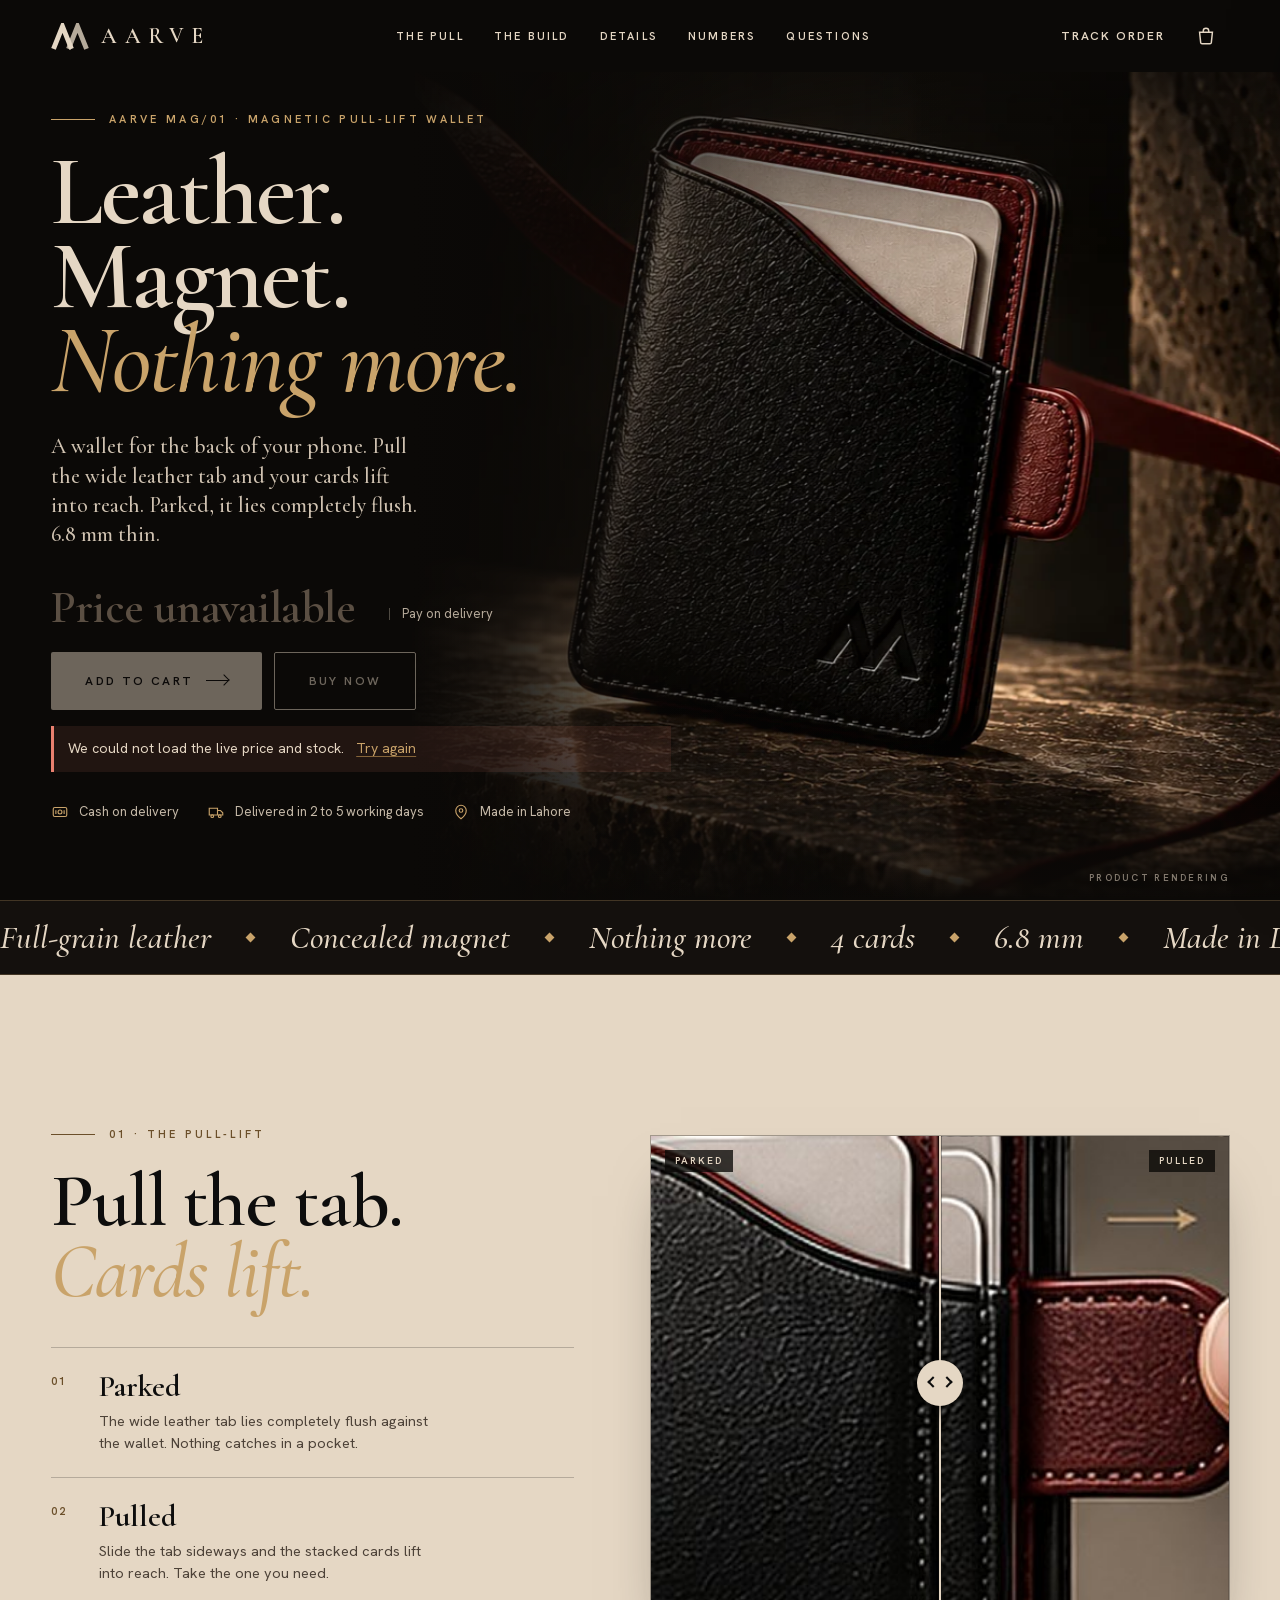
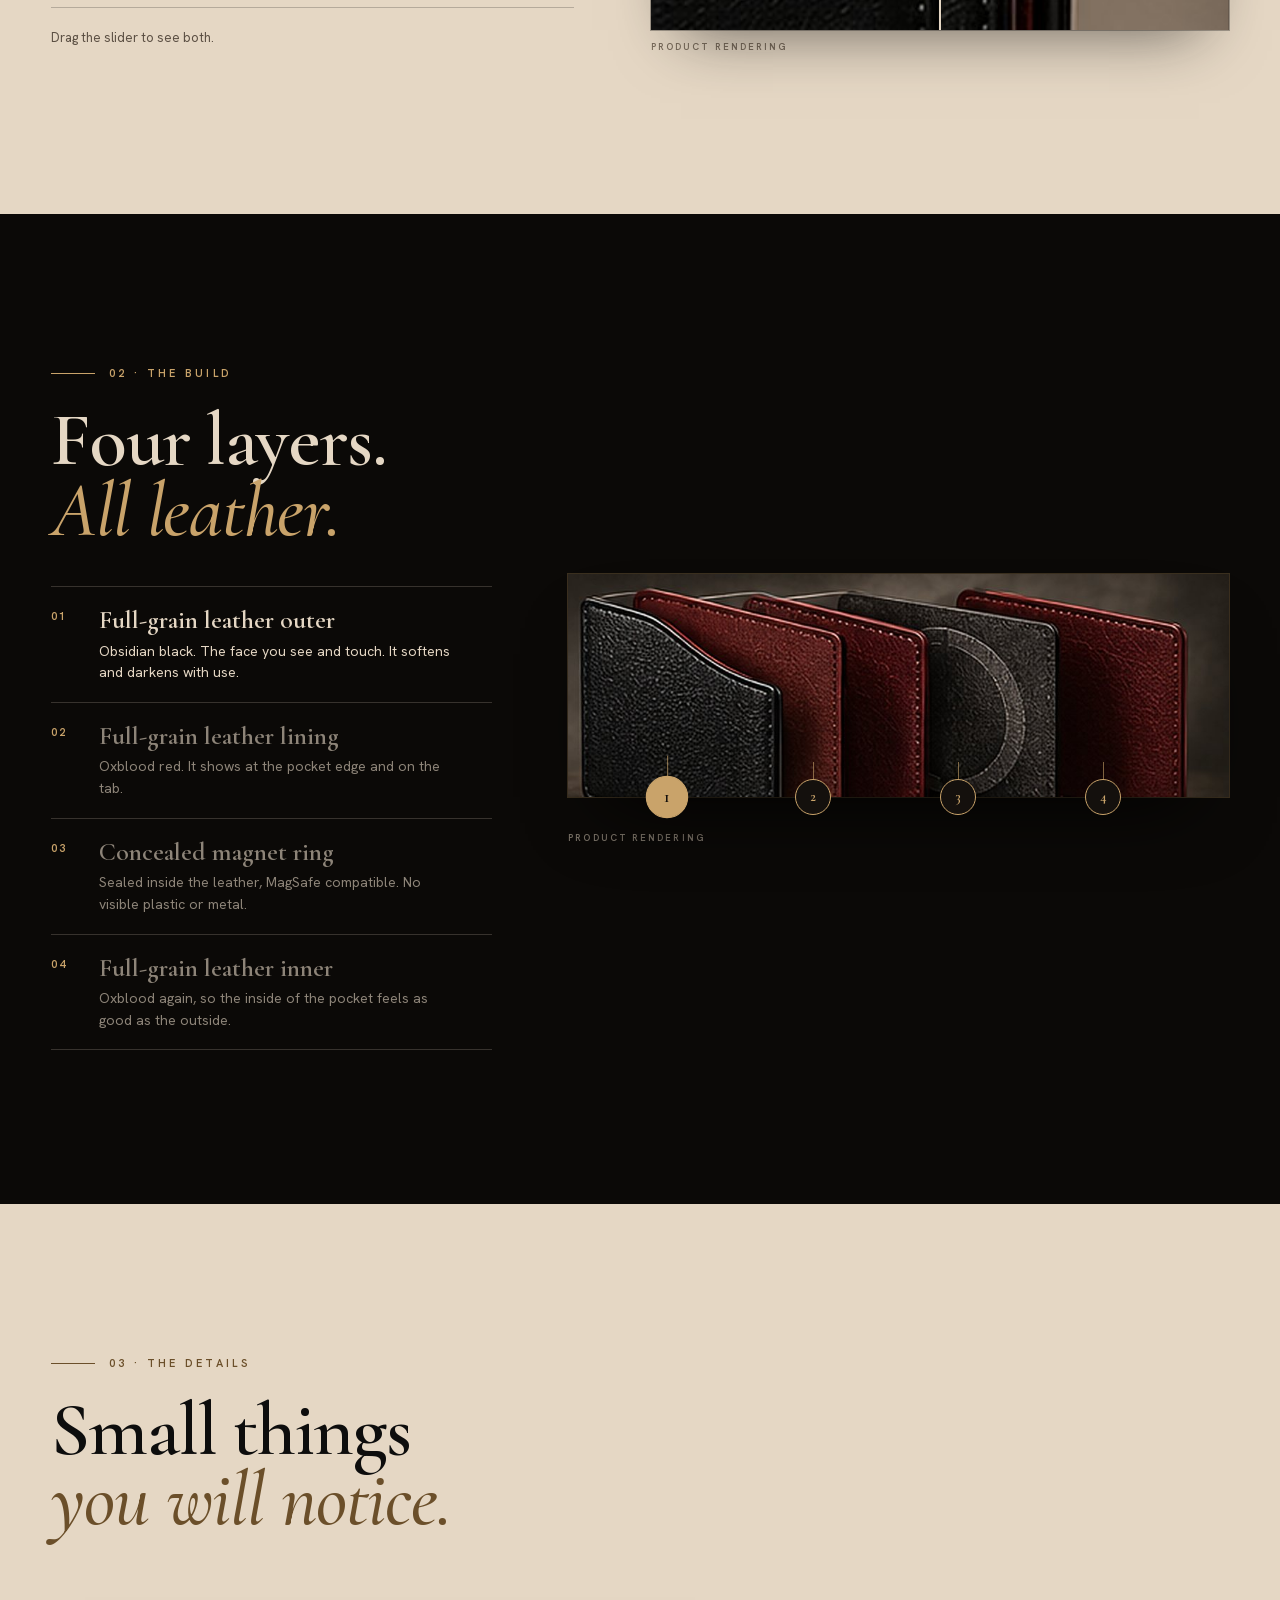
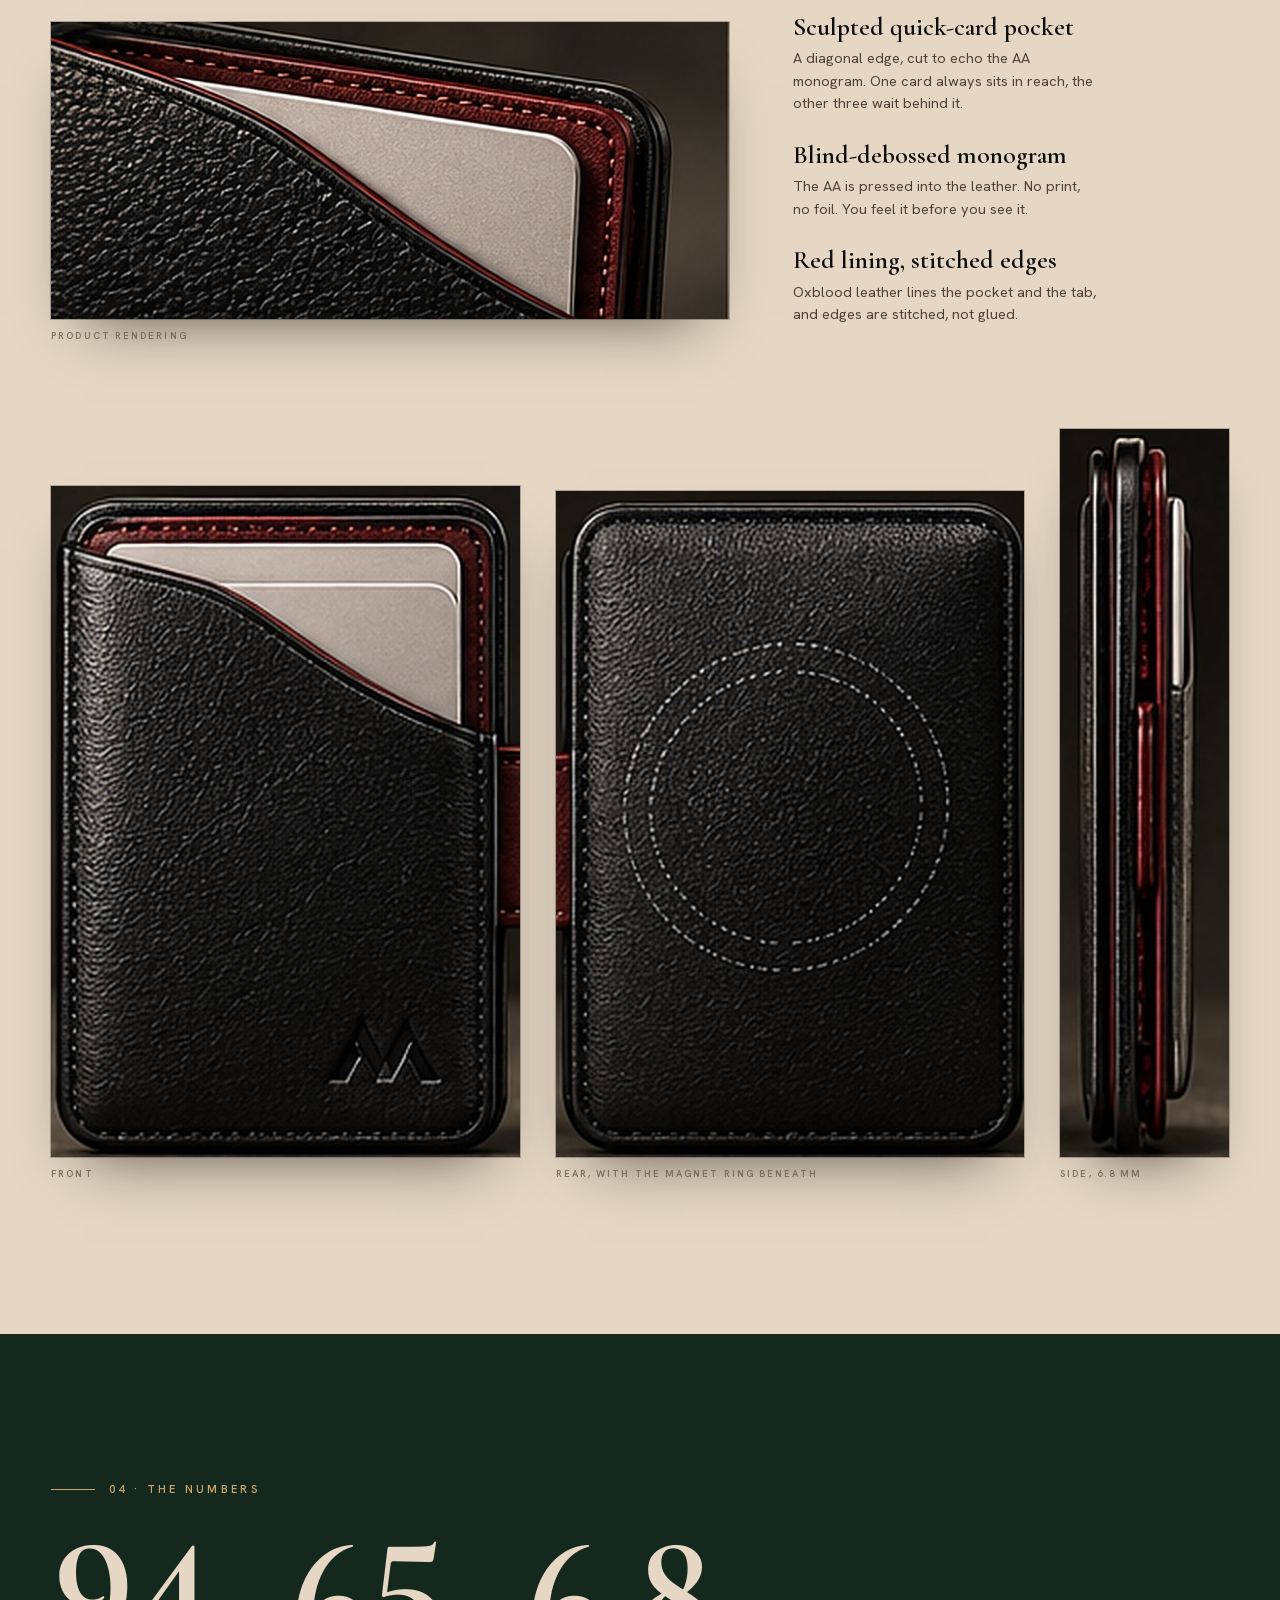
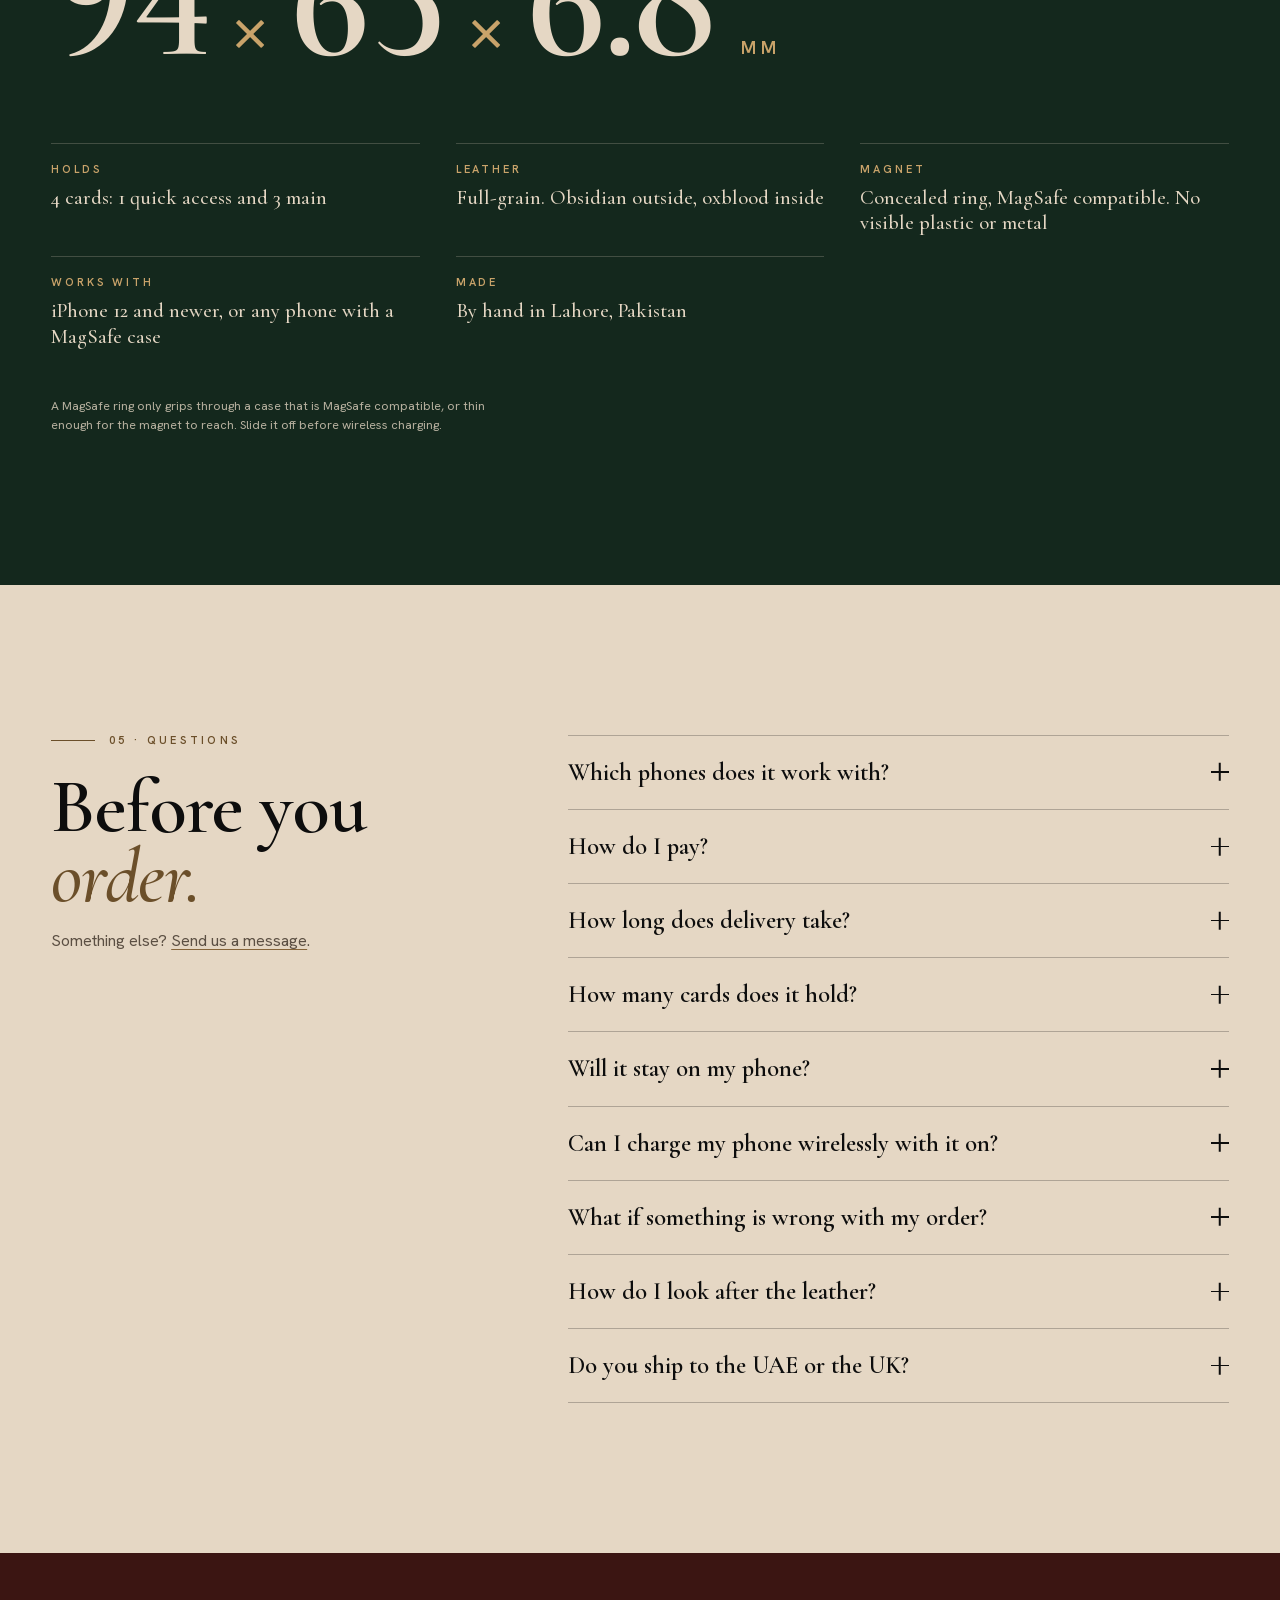
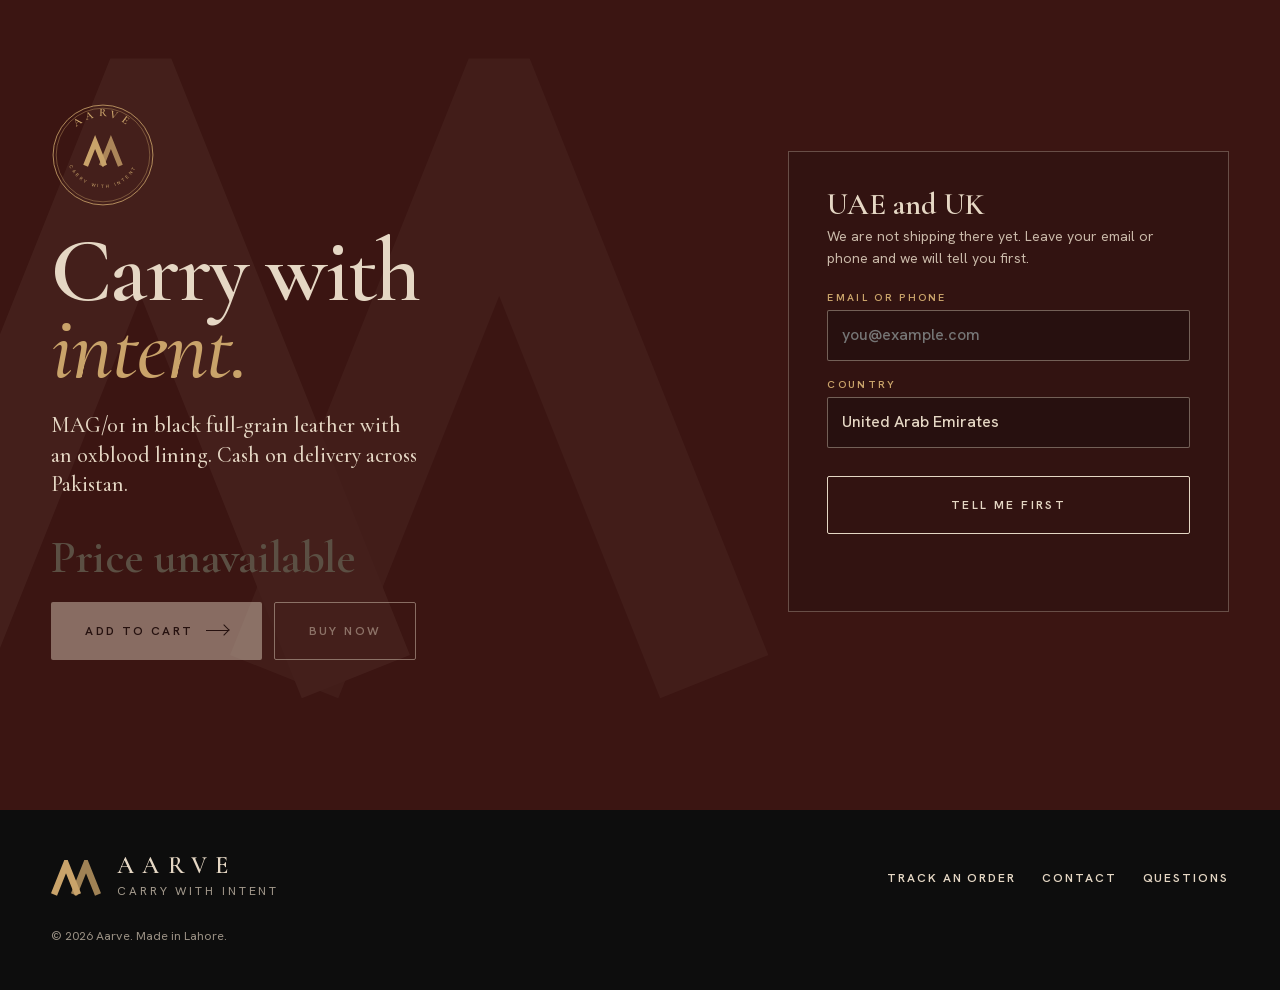
==== index.html @ 3f75f15b "AARVE MAG/01 store: one-page site, order admin, API, tests Co-Authored-By: Claude Sonnet 5.5 <norepl" ====
<!doctype html>
<html lang="en">
<head>
<meta charset="utf-8">
<meta name="viewport" content="width=device-width, initial-scale=1, viewport-fit=cover">
<meta name="theme-color" content="#E5D7C4">
<title>AARVE MAG/01 | Magnetic pull-lift wallet in full-grain leather</title>
<meta name="description" content="MAG/01 by AARVE. A magnetic pull-lift wallet in full-grain leather, 6.8 mm thin, with a concealed MagSafe-compatible magnet ring. Cash on delivery across Pakistan.">
<meta property="og:type" content="website">
<meta property="og:title" content="AARVE MAG/01. Leather. Magnet. Nothing more.">
<meta property="og:description" content="A magnetic pull-lift wallet in full-grain leather. Cash on delivery across Pakistan.">
<meta property="og:image" content="assets/og.png">
<meta name="twitter:card" content="summary_large_image">
<link rel="icon" href="assets/favicon.svg" type="image/svg+xml">
<link rel="apple-touch-icon" href="assets/icon-180.png">
<link rel="manifest" href="manifest.webmanifest">
<link rel="preload" href="fonts/cormorant.woff2" as="font" type="font/woff2" crossorigin>
<link rel="preload" href="fonts/hanken.woff2" as="font" type="font/woff2" crossorigin>
<link rel="preload" as="image" href="assets/img/hero.webp" type="image/webp">
<link rel="stylesheet" href="fonts/fonts.css">
<link rel="stylesheet" href="styles.css?v=2">
<script>document.documentElement.classList.add('js')</script>
</head>
<body>

<!-- the AA monogram and seal, reused as small marks -->
<svg width="0" height="0" style="position:absolute" aria-hidden="true" focusable="false">
  <defs>
    <symbol id="aa" viewBox="0 0 100 72" overflow="visible">
      <path d="M46 69 L70 9 L94 69" fill="none" stroke="currentColor" stroke-width="13" stroke-linejoin="miter" opacity=".78"/>
      <path d="M6 69 L30 9 L54 69" fill="none" stroke="currentColor" stroke-width="13" stroke-linejoin="miter"/>
    </symbol>
    <symbol id="seal" viewBox="0 0 200 200" overflow="visible">
      <circle cx="100" cy="100" r="96" fill="none" stroke="currentColor" stroke-width="1.6"/>
      <circle cx="100" cy="100" r="90" fill="none" stroke="currentColor" stroke-width=".8"/>
      <defs><path id="sealTop" d="M26 100 A74 74 0 0 1 174 100"/><path id="sealBot" d="M30 108 A72 72 0 0 0 170 108"/></defs>
      <text font-family="Cormorant Garamond,serif" font-weight="600" font-size="22" letter-spacing="9" fill="currentColor"><textPath href="#sealTop" startOffset="50%" text-anchor="middle">AARVE</textPath></text>
      <text font-family="Hanken Grotesk,sans-serif" font-size="9" letter-spacing="4.6" fill="currentColor"><textPath href="#sealBot" startOffset="50%" text-anchor="middle">CARRY WITH INTENT</textPath></text>
      <use href="#aa" x="62" y="68" width="76" height="55"/>
    </symbol>
  </defs>
</svg>

<a class="skip" href="#order">Skip to order</a>
<div id="thread" aria-hidden="true"></div>

<div class="banner" id="offlineBar" role="status" hidden><span class="dot"></span><span id="offlineText">You are offline. You can still browse. Orders are saved and sent when you are back online.</span></div>
<div class="banner pending" id="pendingBar" role="status" hidden><span class="dot"></span><span id="pendingText"></span><button type="button" id="pendingRetry" class="link">Send now</button></div>

<header class="top" id="top">
  <a class="brand" href="#hero" aria-label="AARVE, back to the top">
    <svg class="mark" viewBox="0 0 100 72" aria-hidden="true"><use href="#aa"/></svg>
    <span class="word">AARVE</span>
  </a>
  <nav class="nav" aria-label="Sections">
    <a href="#pull">The pull</a><a href="#build">The build</a><a href="#details">Details</a><a href="#specs">Numbers</a><a href="#faq">Questions</a>
  </nav>
  <div class="top-actions">
    <button class="link-btn" type="button" data-open="track">Track order</button>
    <button class="cart-btn" type="button" id="cartBtn" aria-label="Open cart">
      <svg viewBox="0 0 24 24" width="22" height="22" fill="none" stroke="currentColor" stroke-width="1.6" aria-hidden="true"><path d="M5 8h14l-1.2 11.2a1.5 1.5 0 0 1-1.5 1.3H7.7a1.5 1.5 0 0 1-1.5-1.3L5 8Z"/><path d="M9 8V6.5a3 3 0 0 1 6 0V8"/></svg>
      <span class="count" id="cartCount" data-n="0">0</span>
    </button>
  </div>
</header>

<main id="main">

<!-- ================= HERO ================= -->
<section class="hero" id="hero">
  <div class="hero-media" id="heroMedia">
    <picture>
      <source type="image/webp" srcset="assets/img/hero.webp">
      <img src="assets/img/hero.jpg" width="1122" height="800" alt="The AARVE MAG/01 wallet in black full-grain leather with an oxblood lining and pull-tab, standing on dark marble" fetchpriority="high" decoding="async">
    </picture>
    <span class="cap">Product rendering</span>
  </div>
  <div class="wrap hero-grid">
    <div class="hero-copy">
      <p class="kicker light"><span class="rule"></span>AARVE MAG/01 &middot; Magnetic pull-lift wallet</p>
      <h1 class="h1"><span class="ln">Leather.</span><span class="ln">Magnet.</span><span class="ln em">Nothing more.</span></h1>
      <p class="lede">A wallet for the back of your phone. Pull the wide leather tab and your cards lift into reach. Parked, it lies completely flush. 6.8 mm thin.</p>

      <div class="buy" id="buy">
        <div class="price-row">
          <div class="price" id="priceMain" aria-live="polite"><span class="skel on-dark w-120 h-44"></span></div>
          <div class="price-note">
            <span id="stockNote"><span class="skel on-dark w-90 h-14"></span></span>
            <span class="sep"></span>
            <span>Pay on delivery</span>
          </div>
        </div>
        <div class="swatches" id="swatches" role="radiogroup" aria-label="Colour" hidden></div>
        <div class="cta-row">
          <button class="btn primary light" type="button" id="addBtn" disabled><span class="lbl">Add to cart</span><span class="arrow" aria-hidden="true"></span></button>
          <button class="btn ghost light" type="button" id="buyNowBtn" disabled>Buy now</button>
        </div>
        <div class="cfg-error" id="cfgError" role="alert" hidden>
          <span>We could not load the live price and stock.</span>
          <button type="button" class="link" id="cfgRetry">Try again</button>
        </div>
        <p class="announce" id="announce" hidden></p>
        <ul class="assure" aria-label="Delivery and payment">
          <li><svg viewBox="0 0 24 24" width="18" height="18" fill="none" stroke="currentColor" stroke-width="1.5" aria-hidden="true"><rect x="3" y="6" width="18" height="12" rx="2"/><circle cx="12" cy="12" r="2.6"/><path d="M6.5 9.5v5M17.5 9.5v5"/></svg><span>Cash on delivery</span></li>
          <li><svg viewBox="0 0 24 24" width="18" height="18" fill="none" stroke="currentColor" stroke-width="1.5" aria-hidden="true"><path d="M3 7h11v9H3zM14 10h4l3 3v3h-7"/><circle cx="7" cy="17.5" r="1.8"/><circle cx="17" cy="17.5" r="1.8"/></svg><span id="deliveryText">Delivered in 2 to 5 working days</span></li>
          <li><svg viewBox="0 0 24 24" width="18" height="18" fill="none" stroke="currentColor" stroke-width="1.5" aria-hidden="true"><path d="M12 21s7-5.2 7-11a7 7 0 1 0-14 0c0 5.8 7 11 7 11Z"/><circle cx="12" cy="10" r="2.4"/></svg><span>Made in Lahore</span></li>
        </ul>
      </div>
    </div>
  </div>
</section>

<div class="marquee" aria-hidden="true">
  <div class="track">
    <span>Full-grain leather</span><i></i><span>Concealed magnet</span><i></i><span>Nothing more</span><i></i><span>4 cards</span><i></i><span>6.8 mm</span><i></i><span>Made in Lahore</span><i></i>
    <span>Full-grain leather</span><i></i><span>Concealed magnet</span><i></i><span>Nothing more</span><i></i><span>4 cards</span><i></i><span>6.8 mm</span><i></i><span>Made in Lahore</span><i></i>
  </div>
</div>

<!-- ================= 01 THE PULL-LIFT ================= -->
<section class="pull" id="pull">
  <div class="wrap pull-grid">
    <div class="pull-copy">
      <p class="kicker"><span class="rule"></span>01 &middot; The pull-lift</p>
      <h2 class="h2">Pull the tab.<br><em>Cards lift.</em></h2>
      <ol class="steps">
        <li><span class="n">01</span><div><h3>Parked</h3><p>The wide leather tab lies completely flush against the wallet. Nothing catches in a pocket.</p></div></li>
        <li><span class="n">02</span><div><h3>Pulled</h3><p>Slide the tab sideways and the stacked cards lift into reach. Take the one you need.</p></div></li>
      </ol>
      <p class="muted small">Drag the slider to see both.</p>
    </div>
    <figure class="cmp-wrap">
      <div class="cmp" id="cmp" style="--x:.5" role="group" aria-label="Compare the tab parked and pulled">
        <img class="a" src="assets/img/rest.jpg" width="412" height="352" alt="The tab parked flush against the wallet" loading="lazy" decoding="async">
        <img class="b" src="assets/img/pull.jpg" width="400" height="352" alt="The tab pulled sideways with the cards lifted" loading="lazy" decoding="async">
        <span class="tag l">Parked</span><span class="tag r">Pulled</span>
        <div class="knob" aria-hidden="true"><i></i></div>
        <input type="range" min="0" max="100" value="50" step="1" aria-label="Slide to compare parked and pulled">
      </div>
      <figcaption>Product rendering</figcaption>
    </figure>
  </div>
</section>

<!-- ================= 02 THE BUILD ================= -->
<section class="build" id="build">
  <div class="wrap build-grid">
    <div class="build-copy">
      <p class="kicker light"><span class="rule"></span>02 &middot; The build</p>
      <h2 class="h2">Four layers.<br><em>All leather.</em></h2>
      <ol class="layers" id="layerList">
        <li data-l="0" class="on"><b>01</b><div><h3>Full-grain leather outer</h3><p>Obsidian black. The face you see and touch. It softens and darkens with use.</p></div></li>
        <li data-l="1"><b>02</b><div><h3>Full-grain leather lining</h3><p>Oxblood red. It shows at the pocket edge and on the tab.</p></div></li>
        <li data-l="2"><b>03</b><div><h3>Concealed magnet ring</h3><p>Sealed inside the leather, MagSafe compatible. No visible plastic or metal.</p></div></li>
        <li data-l="3"><b>04</b><div><h3>Full-grain leather inner</h3><p>Oxblood again, so the inside of the pocket feels as good as the outside.</p></div></li>
      </ol>
    </div>
    <figure class="layers-fig">
      <div class="layers-img" id="layersImg" data-on="0">
        <img src="assets/img/layers.jpg" width="936" height="316" alt="The four layers of the wallet laid out in order: black outer, red lining, magnet layer, red inner" loading="lazy" decoding="async">
        <button type="button" class="mk" style="--x:15%" data-l="0" aria-label="Layer 1"><b>1</b></button>
        <button type="button" class="mk" style="--x:37%" data-l="1" aria-label="Layer 2"><b>2</b></button>
        <button type="button" class="mk" style="--x:59%" data-l="2" aria-label="Layer 3"><b>3</b></button>
        <button type="button" class="mk" style="--x:81%" data-l="3" aria-label="Layer 4"><b>4</b></button>
      </div>
      <figcaption>Product rendering</figcaption>
    </figure>
  </div>
</section>

<!-- ================= 03 DETAILS ================= -->
<section class="details" id="details">
  <div class="wrap">
    <div class="sec-head">
      <p class="kicker"><span class="rule"></span>03 &middot; The details</p>
      <h2 class="h2">Small things<br><em>you will notice.</em></h2>
    </div>
    <div class="det-feature">
      <figure class="plate-fig wide"><img src="assets/img/macro.jpg" width="848" height="372" alt="Close up of the sculpted quick-card pocket with its diagonal edge and red stitched lining" loading="lazy" decoding="async"><figcaption>Product rendering</figcaption></figure>
      <div class="det-text">
        <h3>Sculpted quick-card pocket</h3>
        <p>A diagonal edge, cut to echo the AA monogram. One card always sits in reach, the other three wait behind it.</p>
        <h3>Blind-debossed monogram</h3>
        <p>The AA is pressed into the leather. No print, no foil. You feel it before you see it.</p>
        <h3>Red lining, stitched edges</h3>
        <p>Oxblood leather lines the pocket and the tab, and edges are stitched, not glued.</p>
      </div>
    </div>
    <div class="views">
      <figure class="plate-fig"><img src="assets/img/front.jpg" width="452" height="648" alt="Front view" loading="lazy" decoding="async"><figcaption>Front</figcaption></figure>
      <figure class="plate-fig"><img src="assets/img/rear.jpg" width="456" height="648" alt="Rear view, with the circle of the concealed magnet ring stitched into the leather" loading="lazy" decoding="async"><figcaption>Rear, with the magnet ring beneath</figcaption></figure>
      <figure class="plate-fig narrow"><img src="assets/img/side.jpg" width="150" height="648" alt="Side view showing the slim 6.8 millimetre profile" loading="lazy" decoding="async"><figcaption>Side, 6.8 mm</figcaption></figure>
    </div>
  </div>
</section>

<!-- ================= 04 NUMBERS ================= -->
<section class="specs" id="specs">
  <div class="wrap">
    <p class="kicker light"><span class="rule"></span>04 &middot; The numbers</p>
    <div class="big-num" id="bigNum" aria-label="94 by 65 by 6.8 millimetres">
      <span class="n" data-to="94">94</span><span class="x">&times;</span><span class="n" data-to="65">65</span><span class="x">&times;</span><span class="n" data-to="6.8" data-dec="1">6.8</span><small>mm</small>
    </div>
    <dl class="spec-list">
      <div><dt>Holds</dt><dd>4 cards: 1 quick access and 3 main</dd></div>
      <div><dt>Leather</dt><dd>Full-grain. Obsidian outside, oxblood inside</dd></div>
      <div><dt>Magnet</dt><dd>Concealed ring, MagSafe compatible. No visible plastic or metal</dd></div>
      <div><dt>Works with</dt><dd>iPhone 12 and newer, or any phone with a MagSafe case</dd></div>
      <div><dt>Made</dt><dd>By hand in Lahore, Pakistan</dd></div>
    </dl>
    <p class="fine">A MagSafe ring only grips through a case that is MagSafe compatible, or thin enough for the magnet to reach. Slide it off before wireless charging.</p>
  </div>
</section>

<!-- ================= 05 FAQ ================= -->
<section class="faq" id="faq">
  <div class="wrap faq-grid">
    <div class="sec-head">
      <p class="kicker"><span class="rule"></span>05 &middot; Questions</p>
      <h2 class="h2">Before you<br><em>order.</em></h2>
      <p class="muted">Something else? <button class="link" type="button" data-open="contact">Send us a message</button>.</p>
    </div>
    <div class="acc" id="acc">
      <details><summary>Which phones does it work with?<i></i></summary><div><p>It has a concealed MagSafe-compatible magnet ring. That means iPhone 12 and newer, or any phone wearing a MagSafe-compatible case. At 65 mm wide it sits inside the MagSafe area.</p></div></details>
      <details><summary>How do I pay?<i></i></summary><div><p>Cash on delivery. You pay the rider when your order arrives. We confirm every order with you first, on the phone number you give us.</p></div></details>
      <details><summary>How long does delivery take?<i></i></summary><div><p id="faqDelivery">Orders are delivered in 2 to 5 working days across Pakistan. Delivery is free.</p></div></details>
      <details><summary>How many cards does it hold?<i></i></summary><div><p>Four: one in the quick-card pocket and three in the main pocket. It is built for the cards you use every day, not for a stack of receipts.</p></div></details>
      <details><summary>Will it stay on my phone?<i></i></summary><div><p>The magnet ring sits inside the leather. Grip depends on your case. A thick or non-MagSafe case weakens it, so use a MagSafe-compatible case for the best hold.</p></div></details>
      <details><summary>Can I charge my phone wirelessly with it on?<i></i></summary><div><p>Slide it off first, as with any wallet or card holder. It sits in the charging area and can get in the way.</p></div></details>
      <details><summary>What if something is wrong with my order?<i></i></summary><div><p>If it arrives damaged or is not what you ordered, message us within 7 days from the contact form and we will make it right.</p></div></details>
      <details><summary>How do I look after the leather?<i></i></summary><div><p>Wipe it with a dry cloth. Keep it away from heat and standing water. Full-grain leather darkens and softens with use. That is the point.</p></div></details>
      <details><summary>Do you ship to the UAE or the UK?<i></i></summary><div><p>Not yet. Leave your details at the bottom of the page and we will message you when we do.</p></div></details>
    </div>
  </div>
</section>

<!-- ================= ORDER ================= -->
<section class="order" id="order">
  <div class="order-bg" aria-hidden="true"><svg viewBox="0 0 100 72"><use href="#aa"/></svg></div>
  <div class="wrap order-grid">
    <div class="order-copy">
      <svg class="seal" viewBox="0 0 200 200" aria-hidden="true"><use href="#seal"/></svg>
      <h2 class="h1 small"><span class="ln">Carry with</span><span class="ln em">intent.</span></h2>
      <p class="lede">MAG/01 in black full-grain leather with an oxblood lining. Cash on delivery across Pakistan.</p>
      <div class="price-row">
        <div class="price" data-price><span class="skel w-120 h-44 on-dark"></span></div>
        <div class="price-note"><span data-stock></span></div>
      </div>
      <div class="cta-row">
        <button class="btn primary light" type="button" data-add disabled><span class="lbl">Add to cart</span><span class="arrow" aria-hidden="true"></span></button>
        <button class="btn ghost light" type="button" data-buynow disabled>Buy now</button>
      </div>
    </div>
    <form class="waitlist" id="waitForm" novalidate>
      <h3>UAE and UK</h3>
      <p>We are not shipping there yet. Leave your email or phone and we will tell you first.</p>
      <label class="fld" data-f="contact"><span>Email or phone</span><input name="contact" autocomplete="email" inputmode="email" placeholder="you@example.com" required maxlength="120"><em class="err" role="alert"></em></label>
      <label class="fld"><span>Country</span>
        <select name="body"><option>United Arab Emirates</option><option>United Kingdom</option><option>Somewhere else</option></select>
      </label>
      <input class="hp" name="website" tabindex="-1" autocomplete="off" aria-hidden="true">
      <button class="btn ghost light" type="submit"><span class="lbl">Tell me first</span></button>
      <p class="form-msg" id="waitMsg" role="status" aria-live="polite"></p>
    </form>
  </div>
</section>
</main>

<footer class="foot">
  <div class="wrap foot-grid">
    <div class="foot-brand">
      <svg class="mark" viewBox="0 0 100 72" aria-hidden="true"><use href="#aa"/></svg>
      <div><b>AARVE</b><span>Carry with intent</span></div>
    </div>
    <div class="foot-links">
      <button type="button" class="link-btn" data-open="track">Track an order</button>
      <button type="button" class="link-btn" data-open="contact">Contact</button>
      <a href="#faq">Questions</a>
    </div>
    <p class="copy">&copy; 2026 Aarve. Made in Lahore.</p>
  </div>
</footer>

<!-- sticky buy bar (phones) -->
<div class="sticky-buy" id="stickyBuy" aria-hidden="true">
  <div><b>MAG/01</b><span data-price-short></span></div>
  <button class="btn primary" type="button" data-add disabled tabindex="-1"><span class="lbl">Add to cart</span></button>
</div>

<!-- ================= CART / CHECKOUT DRAWER ================= -->
<div class="veil" id="veil" hidden></div>
<aside class="drawer" id="drawer" role="dialog" aria-modal="true" aria-labelledby="drawerTitle" aria-hidden="true" inert>
  <header class="dr-head">
    <button type="button" class="icon-btn" id="drawerBack" aria-label="Back to cart" hidden><svg viewBox="0 0 24 24" width="22" height="22" fill="none" stroke="currentColor" stroke-width="1.6"><path d="M15 5l-7 7 7 7"/></svg></button>
    <h2 id="drawerTitle">Your cart</h2>
    <button type="button" class="icon-btn" id="drawerClose" aria-label="Close"><svg viewBox="0 0 24 24" width="22" height="22" fill="none" stroke="currentColor" stroke-width="1.6"><path d="M6 6l12 12M18 6L6 18"/></svg></button>
  </header>

  <div class="dr-body">
    <!-- view: cart -->
    <section class="view" data-view="cart">
      <div class="empty" id="cartEmpty" hidden>
        <svg class="mark" viewBox="0 0 100 72" aria-hidden="true"><use href="#aa"/></svg>
        <p>Your cart is empty.</p>
        <button type="button" class="btn ghost" id="emptyShop">See MAG/01</button>
      </div>
      <ul class="lines" id="cartLines"></ul>
      <div class="note-live" id="cartNote" role="status" aria-live="polite"></div>
    </section>

    <!-- view: checkout -->
    <section class="view" data-view="checkout" hidden>
      <form id="checkoutForm" novalidate autocomplete="on">
        <div class="co-sum" id="coSum"></div>
        <h3 class="co-h">Delivery</h3>
        <label class="fld" data-f="name"><span>Full name</span><input name="name" autocomplete="name" required maxlength="80"><em class="err" role="alert"></em></label>
        <label class="fld" data-f="phone"><span>Mobile number</span><input name="phone" type="tel" inputmode="tel" autocomplete="tel" placeholder="03XX XXXXXXX" required maxlength="20"><em class="err" role="alert"></em></label>
        <label class="fld" data-f="city"><span>City</span><input name="city" list="cities" autocomplete="address-level2" required maxlength="60"><em class="err" role="alert"></em></label>
        <datalist id="cities"><option>Karachi<option>Lahore<option>Islamabad<option>Rawalpindi<option>Faisalabad<option>Multan<option>Peshawar<option>Quetta<option>Hyderabad<option>Gujranwala<option>Sialkot<option>Bahawalpur<option>Sargodha<option>Sukkur<option>Abbottabad<option>Sahiwal<option>Rahim Yar Khan<option>Mardan<option>Gujrat<option>Sheikhupura</datalist>
        <label class="fld" data-f="address"><span>Full address</span><textarea name="address" rows="3" autocomplete="street-address" placeholder="House, street, area" required maxlength="300"></textarea><em class="err" role="alert"></em></label>
        <details class="note-toggle"><summary>Add a note for the rider</summary><label class="fld"><span class="sr">Note</span><textarea name="notes" rows="2" maxlength="300" placeholder="Landmark, delivery time, anything useful"></textarea></label></details>
        <input class="hp" name="website" tabindex="-1" autocomplete="off" aria-hidden="true">

        <h3 class="co-h">Payment</h3>
        <div class="pay"><span class="radio on"></span><div><b>Cash on delivery</b><span>Pay the rider when it arrives. We confirm your order by phone first.</span></div></div>

        <div class="co-total" id="coTotal"></div>
        <button class="btn primary block" type="submit" id="placeBtn"><span class="lbl">Place order</span><span class="spin" aria-hidden="true"></span></button>
        <p class="form-msg" id="coMsg" role="alert"></p>
        <p class="fine center">By placing this order you agree to be contacted on this number to confirm delivery.</p>
      </form>
    </section>

    <!-- view: done -->
    <section class="view done" data-view="done" hidden>
      <div class="tick" aria-hidden="true"><svg viewBox="0 0 80 80"><circle cx="40" cy="40" r="36" fill="none" stroke="currentColor" stroke-width="2"/><path d="M24 41l12 12 21-24" fill="none" stroke="currentColor" stroke-width="3" stroke-linecap="round" stroke-linejoin="round"/></svg></div>
      <h3 id="doneTitle">Order placed</h3>
      <p class="order-no" id="doneNo"></p>
      <p class="muted" id="doneText"></p>
      <div class="done-sum" id="doneSum"></div>
      <div class="done-actions">
        <button type="button" class="btn ghost" id="doneCopy">Copy order number</button>
        <button type="button" class="btn primary" id="doneTrack">Track this order</button>
      </div>
    </section>
  </div>

  <footer class="dr-foot" id="cartFoot">
    <div class="tot"><span>Subtotal</span><b id="cartSub"></b></div>
    <p class="muted small" id="cartShipNote"></p>
    <button type="button" class="btn primary block" id="toCheckout" disabled><span class="lbl">Checkout</span><span class="arrow" aria-hidden="true"></span></button>
  </footer>
</aside>

<!-- ================= TRACK ================= -->
<div class="modal" id="trackModal" role="dialog" aria-modal="true" aria-labelledby="trackTitle" aria-hidden="true" inert>
  <div class="sheet">
    <header class="dr-head"><h2 id="trackTitle">Track your order</h2><button type="button" class="icon-btn" data-close aria-label="Close"><svg viewBox="0 0 24 24" width="22" height="22" fill="none" stroke="currentColor" stroke-width="1.6"><path d="M6 6l12 12M18 6L6 18"/></svg></button></header>
    <form id="trackForm" novalidate>
      <label class="fld" data-f="number"><span>Order number</span><input name="number" placeholder="AV-1001" autocapitalize="characters" required maxlength="20"><em class="err" role="alert"></em></label>
      <label class="fld" data-f="phone"><span>Phone you ordered with</span><input name="phone" type="tel" inputmode="tel" placeholder="03XX XXXXXXX" required maxlength="20"><em class="err" role="alert"></em></label>
      <button class="btn primary block" type="submit"><span class="lbl">Find my order</span><span class="spin" aria-hidden="true"></span></button>
      <p class="form-msg" id="trackMsg" role="alert"></p>
    </form>
    <div class="track-out" id="trackOut"></div>
  </div>
</div>

<!-- ================= CONTACT ================= -->
<div class="modal" id="contactModal" role="dialog" aria-modal="true" aria-labelledby="contactTitle" aria-hidden="true" inert>
  <div class="sheet">
    <header class="dr-head"><h2 id="contactTitle">Send us a message</h2><button type="button" class="icon-btn" data-close aria-label="Close"><svg viewBox="0 0 24 24" width="22" height="22" fill="none" stroke="currentColor" stroke-width="1.6"><path d="M6 6l12 12M18 6L6 18"/></svg></button></header>
    <form id="contactForm" novalidate>
      <label class="fld" data-f="name"><span>Your name</span><input name="name" autocomplete="name" maxlength="80"><em class="err" role="alert"></em></label>
      <label class="fld" data-f="contact"><span>Email or phone</span><input name="contact" autocomplete="email" required maxlength="120"><em class="err" role="alert"></em></label>
      <label class="fld" data-f="body"><span>Message</span><textarea name="body" rows="4" required maxlength="1000"></textarea><em class="err" role="alert"></em></label>
      <input class="hp" name="website" tabindex="-1" autocomplete="off" aria-hidden="true">
      <button class="btn primary block" type="submit"><span class="lbl">Send</span><span class="spin" aria-hidden="true"></span></button>
      <p class="form-msg" id="contactMsg" role="alert"></p>
    </form>
  </div>
</div>

<div class="toasts" id="toasts" aria-live="polite" aria-atomic="false"></div>

<script src="config.js"></script>
<script src="app.js?v=2" defer></script>
</body>
</html>
---- fonts/fonts.css ----
@font-face{font-family:'Cormorant Garamond';font-style:normal;font-weight:500 700;font-display:swap;src:url(./cormorant.woff2) format('woff2');unicode-range:U+0000-00FF,U+0131,U+0152-0153,U+02BB-02BC,U+02C6,U+02DA,U+02DC,U+2000-206F,U+20AC,U+2122,U+2191,U+2193,U+2212,U+2215,U+FEFF,U+FFFD}
@font-face{font-family:'Cormorant Garamond';font-style:italic;font-weight:500;font-display:swap;src:url(./cormorant-italic.woff2) format('woff2');unicode-range:U+0000-00FF,U+0131,U+0152-0153,U+02BB-02BC,U+02C6,U+02DA,U+02DC,U+2000-206F,U+20AC,U+2122,U+2191,U+2193,U+2212,U+2215,U+FEFF,U+FFFD}
@font-face{font-family:'Hanken Grotesk';font-style:normal;font-weight:400 700;font-display:swap;src:url(./hanken.woff2) format('woff2');unicode-range:U+0000-00FF,U+0131,U+0152-0153,U+02BB-02BC,U+02C6,U+02DA,U+02DC,U+2000-206F,U+20AC,U+2122,U+2191,U+2193,U+2212,U+2215,U+FEFF,U+FFFD}
---- styles.css ----
/* AARVE LIFT/01. One page. Bone paper, obsidian leather, oxblood, brass. */
:root{
  --bone:#E5D7C4; --bone-2:#dccbb2; --paper:#efe6d6; --ink:#0D0D0D; --ink-2:#1b1816;
  --ox:#3B1512; --ox-2:#5a1f19; --brass:#856439; --brass-t:#6b4f2a; --brass-l:#c9a36a; --forest:#14281D;
  --err:#9b2c1f; --ok:#2f6b3f;
  --serif:'Cormorant Garamond',Georgia,'Times New Roman',serif;
  --sans:'Hanken Grotesk',system-ui,-apple-system,'Segoe UI',Roboto,sans-serif;
  --ease:cubic-bezier(.2,.8,.2,1); --ease-in:cubic-bezier(.5,0,.75,0);
  --gut:clamp(20px,4vw,56px); --bar:0px; --hdr:72px;
}
*,*::before,*::after{box-sizing:border-box}
html{scroll-behavior:smooth;-webkit-text-size-adjust:100%;scroll-padding-top:calc(var(--hdr) + var(--bar))}
body{margin:0;background:var(--bone);color:var(--ink);font:400 16px/1.55 var(--sans);-webkit-font-smoothing:antialiased;font-variant-numeric:lining-nums;font-feature-settings:'lnum' 1;overflow-x:hidden;
  background-image:url("data:image/svg+xml;utf8,<svg xmlns='http://www.w3.org/2000/svg' width='160' height='160'><filter id='n'><feTurbulence type='fractalNoise' baseFrequency='.9' numOctaves='2' stitchTiles='stitch'/><feColorMatrix values='0 0 0 0 0.35  0 0 0 0 0.27  0 0 0 0 0.18  0 0 0 .09 0'/></filter><rect width='160' height='160' filter='url(%23n)'/></svg>")}
body.locked{overflow:hidden}
img,svg{display:block;max-width:100%}
button{font:inherit;color:inherit;background:none;border:0;padding:0;cursor:pointer}
a{color:inherit}
[hidden]{display:none!important}
:focus-visible{outline:2px solid var(--brass);outline-offset:3px;border-radius:2px}
.sr{position:absolute;width:1px;height:1px;overflow:hidden;clip:rect(0 0 0 0);white-space:nowrap}
.skip{position:fixed;left:12px;top:-60px;z-index:200;background:var(--ink);color:var(--bone);padding:10px 16px;border-radius:4px;transition:top .2s}
.skip:focus{top:12px}
.wrap{width:100%;max-width:1380px;margin:0 auto;padding:0 var(--gut)}
.muted{color:#5b4f43}.small{font-size:13px}.center{text-align:center}
.link{text-decoration:underline;text-underline-offset:3px;text-decoration-color:var(--brass);cursor:pointer}
.link-btn{font:600 12px/1 var(--sans);letter-spacing:.16em;text-transform:uppercase;padding:10px 4px;position:relative}
.link-btn::after{content:"";position:absolute;left:4px;right:4px;bottom:4px;height:1px;background:currentColor;transform:scaleX(0);transform-origin:left;transition:transform .35s var(--ease)}
.link-btn:hover::after{transform:scaleX(1)}
.hp{position:absolute!important;left:-9999px;width:1px;height:1px;opacity:0}

/* thread: reading progress as a stitched line */
#thread{position:fixed;left:0;top:0;height:3px;width:100%;z-index:90;transform-origin:left;transform:scaleX(var(--prog,0));
  background:repeating-linear-gradient(90deg,var(--brass) 0 10px,transparent 10px 16px);pointer-events:none}

/* banners */
.banner{position:fixed;left:0;right:0;top:0;z-index:95;display:flex;gap:10px;align-items:center;justify-content:center;padding:9px 16px;
  background:var(--ink);color:var(--bone);font-size:13px;line-height:1.3;text-align:center}
.banner .dot{width:8px;height:8px;border-radius:50%;background:#d9893a;flex:none;animation:pulse 1.6s infinite}
.banner.pending .dot{background:var(--brass-l)}
.banner .link{color:var(--brass-l);font-weight:600;white-space:nowrap}
@keyframes pulse{50%{opacity:.35}}

/* header */
.top{position:fixed;left:0;right:0;top:var(--bar);height:var(--hdr);z-index:80;display:flex;align-items:center;justify-content:space-between;gap:20px;
  padding:0 var(--gut);transition:background .3s,box-shadow .3s,top .25s}
.top{color:var(--bone)}
.top.solid{background:rgba(11,9,7,.92);box-shadow:0 1px 0 rgba(201,163,106,.25);-webkit-backdrop-filter:blur(10px);backdrop-filter:blur(10px)}
.brand{display:flex;align-items:center;gap:12px;text-decoration:none}
.brand .mark{width:38px;height:27px}
.brand .word{font:600 22px/1 var(--serif);letter-spacing:.34em}
.nav{display:flex;gap:30px}
.nav a{font:600 11px/1 var(--sans);letter-spacing:.2em;text-transform:uppercase;text-decoration:none;padding:12px 0;position:relative}
.nav a::after{content:"";position:absolute;left:0;right:0;bottom:6px;height:1px;background:var(--brass);transform:scaleX(0);transform-origin:left;transition:transform .35s var(--ease)}
.nav a:hover::after,.nav a.on::after{transform:scaleX(1)}
.top-actions{display:flex;align-items:center;gap:14px}
.cart-btn{position:relative;width:46px;height:46px;display:grid;place-items:center;border-radius:50%;transition:background .25s}
.cart-btn:hover{background:rgba(229,215,196,.14)}
.count{position:absolute;right:2px;top:2px;min-width:19px;height:19px;border-radius:10px;background:var(--brass-l);color:#1a120a;font:700 11px/19px var(--sans);text-align:center;padding:0 5px;transform:scale(0);transition:transform .35s var(--ease)}
.count[data-n]:not([data-n="0"]){transform:scale(1)}
.count.bump{animation:bump .5s var(--ease)}
@keyframes bump{40%{transform:scale(1.5)}}

/* buttons */
.btn{position:relative;display:inline-flex;align-items:center;justify-content:center;gap:12px;height:58px;padding:0 34px;border-radius:2px;
  font:600 12px/1 var(--sans);letter-spacing:.2em;text-transform:uppercase;text-decoration:none;overflow:hidden;isolation:isolate;
  transition:transform .2s var(--ease),box-shadow .3s,color .3s,opacity .2s;-webkit-tap-highlight-color:transparent}
.btn::before{content:"";position:absolute;inset:0;z-index:-1;transform:translateY(101%);transition:transform .45s var(--ease)}
.btn:hover::before{transform:none}
.btn:active{transform:scale(.98)}
.btn.primary{background:var(--ink);color:var(--bone)}
.btn.primary::before{background:var(--ox)}
.btn.primary.light{background:var(--bone);color:var(--ink)}
.btn.primary.light::before{background:var(--brass-l)}
.btn.ghost{border:1px solid currentColor}
.btn.ghost::before{background:var(--ink)}
.btn.ghost:hover{color:var(--bone)}
.btn.ghost.light::before{background:var(--bone)}
.btn.ghost.light:hover{color:var(--ink)}
.btn.block{width:100%}
.btn[disabled]{opacity:.45;pointer-events:none}
.btn .arrow{width:22px;height:1px;background:currentColor;position:relative;transition:width .35s var(--ease)}
.btn .arrow::after{content:"";position:absolute;right:0;top:-4px;width:8px;height:8px;border-top:1px solid currentColor;border-right:1px solid currentColor;transform:rotate(45deg)}
.btn:hover .arrow{width:34px}
.btn .spin{display:none;width:18px;height:18px;border:2px solid currentColor;border-right-color:transparent;border-radius:50%;animation:spin .7s linear infinite}
.btn.busy .spin{display:block}.btn.busy .lbl{opacity:.8}.btn.busy{pointer-events:none}
@keyframes spin{to{transform:rotate(360deg)}}

/* type */
.kicker{display:flex;align-items:center;gap:14px;margin:0 0 26px;font:600 11px/1 var(--sans);letter-spacing:.3em;text-transform:uppercase;color:var(--brass-t)}
.kicker.light{color:var(--brass-l)}
.kicker .rule{width:44px;height:1px;background:currentColor;flex:none}
.h1{margin:0;font:600 clamp(3.2rem,8.4vw,8.2rem)/.86 var(--serif);letter-spacing:-.02em}
.h1.small{font-size:clamp(3rem,7vw,6.2rem)}
.h1 .ln{display:block}
.em{font-style:italic;font-weight:500;color:var(--brass-t)}
.order .em,.pull .em,.specs .em{color:var(--brass-l)}
.h2{margin:0;font:600 clamp(2.6rem,6vw,5.4rem)/.92 var(--serif);letter-spacing:-.015em}
.h2 em{font-style:italic;font-weight:500;color:var(--brass-t)}
.pull .h2 em{color:var(--brass-l)}
.lede{max-width:34ch;margin:30px 0 0;font:500 clamp(1.15rem,1.7vw,1.45rem)/1.35 var(--serif)}

/* skeleton */
.skel{display:inline-block;vertical-align:middle;border-radius:3px;background:linear-gradient(90deg,rgba(13,13,13,.07) 25%,rgba(13,13,13,.15) 37%,rgba(13,13,13,.07) 63%);background-size:400% 100%;animation:sh 1.4s ease infinite}
.skel.on-dark{background:linear-gradient(90deg,rgba(229,215,196,.08) 25%,rgba(229,215,196,.18) 37%,rgba(229,215,196,.08) 63%);background-size:400% 100%}
.w-90{width:90px}.w-120{width:120px}.w-160{width:160px}.w-full{width:100%}.h-14{height:14px}.h-18{height:18px}.h-44{height:44px}
@keyframes sh{0%{background-position:100% 50%}100%{background-position:0 50%}}

/* ================= HERO ================= */
.hero{--dark:#0b0907;position:relative;background:var(--dark);color:var(--bone);min-height:100svh;display:flex;align-items:center;overflow:hidden;padding:calc(var(--hdr) + var(--bar) + 20px) 0 56px}
.hero-media{position:absolute;top:calc(var(--hdr) + var(--bar));right:0;bottom:0;width:min(68%,1040px);overflow:hidden}
.hero-media img{width:100%;height:100%;object-fit:cover;object-position:60% 60%;transform:scale(1.02);transition:transform .9s var(--ease);will-change:transform}
.hero-media::after{content:"";position:absolute;inset:0;pointer-events:none;
  background:linear-gradient(90deg,var(--dark) 0,rgba(11,9,7,.88) 12%,rgba(11,9,7,.2) 44%,rgba(11,9,7,0) 62%),linear-gradient(0deg,var(--dark) 0,rgba(11,9,7,0) 24%),linear-gradient(180deg,rgba(11,9,7,.7) 0,rgba(11,9,7,0) 22%)}
.cap{position:absolute;right:var(--gut);bottom:18px;z-index:2;font:600 9.5px/1 var(--sans);letter-spacing:.24em;text-transform:uppercase;color:rgba(229,215,196,.55)}
.hero-grid{position:relative;z-index:2}
.hero-copy{max-width:620px}
.hero .h1{font-size:clamp(3.2rem,7.6vw,7.4rem)}
.hero .em{color:var(--brass-l)}
.hero .lede{color:rgba(229,215,196,.9)}
.price-row{display:flex;flex-wrap:wrap;align-items:flex-end;gap:10px 22px;margin:34px 0 22px}
.price{font:600 clamp(2.2rem,3.6vw,3.2rem)/1 var(--serif);letter-spacing:-.01em;min-height:44px;display:flex;align-items:center}
.price-note{display:flex;align-items:center;gap:12px;font-size:13px;color:#4d4238;padding-bottom:6px;min-height:20px}
.price-note .sep{width:1px;height:12px;background:currentColor;opacity:.4}
.price-note .low{color:#e9806f;font-weight:600}
.hero .price-note{color:rgba(229,215,196,.78)}
.order .price-note{color:var(--brass-l)}
.swatches{display:flex;gap:12px;margin:0 0 22px;align-items:center}
.swatch{width:34px;height:34px;border-radius:50%;border:1px solid rgba(229,215,196,.5);position:relative;transition:transform .25s var(--ease)}
.swatch[aria-checked="true"]::after{content:"";position:absolute;inset:-6px;border:1px solid var(--bone);border-radius:50%}
.swatch.soldout{opacity:.4}
.swatch:hover{transform:scale(1.08)}
.cta-row{display:flex;gap:12px;flex-wrap:wrap}
.cfg-error{display:flex;gap:12px;align-items:center;margin:16px 0 0;padding:12px 14px;border-left:3px solid #e9806f;background:rgba(233,128,111,.1);font-size:14px}
.cfg-error .link{color:var(--brass-l)}
.announce{margin:18px 0 0;font:500 italic 1.05rem/1.3 var(--serif);color:var(--brass-l)}
.assure{display:flex;flex-wrap:wrap;gap:12px 28px;margin:30px 0 0;padding:0;list-style:none;font-size:13px;color:rgba(229,215,196,.86)}
.assure li{display:flex;gap:10px;align-items:center}
.assure svg{color:var(--brass-l);flex:none}

/* marquee */
.marquee{background:#14100d;color:var(--bone);overflow:hidden;border-top:1px solid rgba(201,163,106,.25);border-bottom:1px solid rgba(201,163,106,.25)}
.marquee .track{display:flex;width:max-content;align-items:center;gap:36px;padding:20px 0;animation:marq 56s linear infinite}
.marquee span{font:500 italic clamp(1.4rem,2.6vw,2.2rem)/1 var(--serif);white-space:nowrap}
.marquee i{width:7px;height:7px;background:var(--brass-l);transform:rotate(45deg);flex:none}
@keyframes marq{to{transform:translateX(-50%)}}
.marquee:hover .track{animation-play-state:paused}

/* figures */
figure{margin:0}
figcaption{margin-top:10px;font:600 9.5px/1.4 var(--sans);letter-spacing:.22em;text-transform:uppercase;color:#7a6c5c}
.in-view{animation:settle2 1.2s var(--ease)}
@keyframes settle2{from{transform:scale(1.045)}}

/* ================= 01 THE PULL-LIFT ================= */
.pull{background:var(--bone);padding:clamp(80px,12vw,160px) 0}
.pull-grid{display:grid;grid-template-columns:minmax(0,.95fr) minmax(0,1.05fr);gap:clamp(28px,6vw,100px);align-items:center}
.steps{list-style:none;margin:40px 0 20px;padding:0;border-top:1px solid rgba(13,13,13,.22)}
.steps li{display:grid;grid-template-columns:48px 1fr;padding:22px 0;border-bottom:1px solid rgba(13,13,13,.22)}
.steps .n{font:600 11px/2 var(--sans);letter-spacing:.2em;color:var(--brass-t)}
.steps h3{margin:0;font:600 clamp(1.6rem,2.4vw,2.1rem)/1.1 var(--serif)}
.steps p{margin:6px 0 0;font-size:14.5px;max-width:42ch;color:#4d4238}
.cmp-wrap{position:relative}
.cmp{position:relative;aspect-ratio:412/352;overflow:hidden;background:#14100d;box-shadow:0 30px 60px -30px rgba(13,13,13,.6),0 0 0 1px rgba(13,13,13,.3);touch-action:pan-y;cursor:ew-resize}
.cmp img{position:absolute;inset:0;width:100%;height:100%;object-fit:cover}
.cmp .b{clip-path:inset(0 0 0 calc(var(--x)*100%))}
.cmp .tag{position:absolute;top:14px;z-index:3;padding:6px 10px;background:rgba(11,9,7,.78);color:var(--bone);font:600 10px/1 var(--sans);letter-spacing:.2em;text-transform:uppercase}
.cmp .tag.l{left:14px}.cmp .tag.r{right:14px}
.cmp .knob{position:absolute;top:0;bottom:0;left:calc(var(--x)*100%);width:2px;margin-left:-1px;background:var(--bone);z-index:2;pointer-events:none;box-shadow:0 0 0 1px rgba(13,13,13,.35)}
.cmp .knob i{position:absolute;top:50%;left:50%;width:46px;height:46px;margin:-23px 0 0 -23px;border-radius:50%;background:var(--bone);box-shadow:0 6px 18px rgba(0,0,0,.45)}
.cmp .knob i::before,.cmp .knob i::after{content:"";position:absolute;top:50%;width:8px;height:8px;border-top:2px solid var(--ink);border-left:2px solid var(--ink);margin-top:-5px}
.cmp .knob i::before{left:12px;transform:rotate(-45deg)}
.cmp .knob i::after{right:12px;transform:rotate(135deg)}
.cmp input{position:absolute;inset:0;width:100%;height:100%;margin:0;opacity:0;cursor:ew-resize;z-index:4}
.cmp:focus-within{outline:2px solid var(--brass);outline-offset:3px}

/* ================= 02 THE BUILD ================= */
.build{background:#0b0907;color:var(--bone);padding:clamp(80px,12vw,160px) 0}
.build .h2 em{color:var(--brass-l)}
.build-grid{display:grid;grid-template-columns:minmax(0,.8fr) minmax(0,1.2fr);gap:clamp(28px,6vw,100px);align-items:center}
.layers{list-style:none;margin:40px 0 0;padding:0}
.layers li{display:grid;grid-template-columns:48px 1fr;padding:18px 0;border-top:1px solid rgba(229,215,196,.2);color:rgba(229,215,196,.6);cursor:pointer;transition:color .4s}
.layers li:last-child{border-bottom:1px solid rgba(229,215,196,.2)}
.layers b{font:600 11px/2 var(--sans);letter-spacing:.2em;color:var(--brass-l)}
.layers h3{margin:0;font:600 clamp(1.3rem,2vw,1.7rem)/1.15 var(--serif)}
.layers p{margin:6px 0 0;font-size:14px;max-width:44ch}
.layers li.on{color:var(--bone)}
.layers li::after{content:none}
.layers-fig{position:relative}
.layers-img{position:relative;box-shadow:0 40px 80px -40px #000,0 0 0 1px rgba(201,163,106,.25)}
.layers-img img{width:100%;height:auto;display:block}
.mk{position:absolute;bottom:-18px;left:var(--x);width:36px;height:36px;margin-left:-18px;border-radius:50%;background:#14100d;border:1px solid var(--brass-l);color:var(--brass-l);font:600 14px/1 var(--serif);display:grid;place-items:center;transition:background .3s,color .3s,transform .3s var(--ease)}
.mk b{font-weight:600}
.mk::before{content:"";position:absolute;left:50%;bottom:100%;width:1px;height:18px;background:var(--brass-l);opacity:.6}
.layers-img[data-on="0"] .mk[data-l="0"],.layers-img[data-on="1"] .mk[data-l="1"],.layers-img[data-on="2"] .mk[data-l="2"],.layers-img[data-on="3"] .mk[data-l="3"]{background:var(--brass-l);color:#14100d;transform:scale(1.18)}
.layers-fig figcaption{margin-top:34px;color:rgba(229,215,196,.5)}

/* ================= 03 DETAILS ================= */
.details{padding:clamp(80px,12vw,160px) 0;background:var(--bone)}
.sec-head{margin-bottom:clamp(40px,6vw,80px)}
.det-feature{display:grid;grid-template-columns:minmax(0,1.4fr) minmax(0,.9fr);gap:clamp(24px,5vw,80px);align-items:center;margin-bottom:clamp(48px,6vw,90px)}
.plate-fig img{width:100%;height:auto;display:block;box-shadow:0 30px 60px -34px rgba(13,13,13,.7),0 0 0 1px rgba(13,13,13,.25)}
.det-text h3{margin:0 0 6px;font:600 clamp(1.4rem,2vw,1.8rem)/1.12 var(--serif)}
.det-text p{margin:0 0 26px;font-size:14.5px;max-width:38ch;color:#4d4238}
.views{display:grid;grid-template-columns:1fr 1fr .36fr;gap:clamp(14px,3vw,36px);align-items:end}
.stitch{stroke-dashoffset:0}

/* ================= 04 NUMBERS ================= */
.specs{background:var(--forest);color:var(--bone);padding:clamp(80px,12vw,150px) 0;position:relative;overflow:hidden}
.big-num{display:flex;flex-wrap:wrap;align-items:baseline;gap:0 .12em;font:600 clamp(3.6rem,13.4vw,12.5rem)/.92 var(--serif);letter-spacing:-.03em;margin:8px 0 clamp(36px,5vw,64px);font-variant-numeric:lining-nums tabular-nums}
.big-num .x{font-style:italic;font-weight:500;color:var(--brass-l);font-size:.62em}
.big-num small{font:600 clamp(.9rem,1.4vw,1.2rem)/1 var(--sans);letter-spacing:.3em;color:var(--brass-l);margin-left:.5em;text-transform:uppercase}
.spec-list{display:grid;grid-template-columns:repeat(3,minmax(0,1fr));gap:0 36px;margin:0}
.spec-list div{padding:20px 0;border-top:1px solid rgba(229,215,196,.22)}
.spec-list dt{font:600 11px/1 var(--sans);letter-spacing:.26em;text-transform:uppercase;color:var(--brass-l);margin-bottom:10px}
.spec-list dd{margin:0;font:500 clamp(1.15rem,1.6vw,1.4rem)/1.25 var(--serif)}
.fine{font-size:12.5px;line-height:1.5;opacity:.78;max-width:62ch;margin:28px 0 0}
.fine.center{margin:14px auto 0}

/* ================= 05 FAQ ================= */
.faq{padding:clamp(80px,12vw,150px) 0;background:var(--bone)}
.faq-grid{display:grid;grid-template-columns:minmax(0,.8fr) minmax(0,1.2fr);gap:clamp(24px,6vw,100px);align-items:start}
.faq .sec-head{position:sticky;top:calc(var(--hdr) + var(--bar) + 20px);margin:0}
.acc details{border-top:1px solid rgba(13,13,13,.25)}
.acc details:last-child{border-bottom:1px solid rgba(13,13,13,.25)}
.acc summary{list-style:none;display:flex;justify-content:space-between;align-items:center;gap:20px;padding:22px 0;cursor:pointer;font:600 clamp(1.25rem,1.9vw,1.6rem)/1.2 var(--serif)}
.acc summary::-webkit-details-marker{display:none}
.acc summary i{position:relative;width:18px;height:18px;flex:none}
.acc summary i::before,.acc summary i::after{content:"";position:absolute;left:0;top:8px;width:18px;height:1.5px;background:var(--ink);transition:transform .4s var(--ease)}
.acc summary i::after{transform:rotate(90deg)}
.acc details[open] summary i::after{transform:rotate(0)}
.acc details>div{overflow:hidden}
.acc details p{margin:0 0 24px;max-width:58ch;color:#4d4238}

/* ================= ORDER ================= */
.order{position:relative;background:var(--ox);color:var(--bone);padding:clamp(80px,12vw,150px) 0;overflow:hidden}
.order-bg{position:absolute;inset:0;pointer-events:none}
.order-bg svg{position:absolute;left:-10%;top:50%;width:70vw;max-width:1000px;transform:translateY(-50%);color:var(--bone);opacity:.05}
.order-grid{position:relative;display:grid;grid-template-columns:minmax(0,1.2fr) minmax(0,.8fr);gap:clamp(30px,6vw,100px);align-items:center}
.seal{width:104px;height:104px;color:var(--brass-l);margin-bottom:26px}
.order .lede{margin-top:24px}
.waitlist{border:1px solid rgba(229,215,196,.3);padding:clamp(22px,3vw,38px);background:rgba(13,13,13,.18)}
.waitlist h3{margin:0 0 6px;font:600 1.9rem/1 var(--serif)}
.waitlist p{margin:0 0 22px;font-size:14px;opacity:.85}
.waitlist .btn{width:100%;margin-top:10px}

/* forms */
.fld{display:block;position:relative;margin:0 0 18px}
.fld>span{display:block;font:600 10.5px/1 var(--sans);letter-spacing:.22em;text-transform:uppercase;color:var(--brass-t);margin-bottom:8px}
.fld input,.fld textarea,.fld select{width:100%;font:500 16px/1.3 var(--sans);color:var(--ink);background:rgba(255,255,255,.35);border:1px solid rgba(13,13,13,.28);border-radius:2px;padding:14px 14px;transition:border-color .2s,background .2s,box-shadow .2s;appearance:none;-webkit-appearance:none}
.fld select{background-image:linear-gradient(45deg,transparent 50%,currentColor 50%),linear-gradient(135deg,currentColor 50%,transparent 50%);background-position:calc(100% - 20px) 52%,calc(100% - 14px) 52%;background-size:6px 6px;background-repeat:no-repeat;padding-right:36px}
.fld textarea{resize:vertical;min-height:84px}
.fld input:focus,.fld textarea:focus,.fld select:focus{outline:none;border-color:var(--ink);background:#fff;box-shadow:0 0 0 3px rgba(133,100,57,.3)}
.fld.bad input,.fld.bad textarea{border-color:var(--err);background:rgba(155,44,31,.06)}
.fld .err{display:none;margin-top:7px;font-style:normal;font-size:13px;color:var(--err)}
.fld.bad .err{display:block}
.waitlist .fld>span{color:var(--brass-l)}
.waitlist .fld input,.waitlist .fld select{color:var(--bone);background:rgba(13,13,13,.28);border-color:rgba(229,215,196,.4)}
.waitlist .fld select option{color:#000}
.waitlist .fld input:focus,.waitlist .fld select:focus{border-color:var(--bone);background:rgba(13,13,13,.5);box-shadow:0 0 0 3px rgba(201,163,106,.35)}
.waitlist .fld.bad .err{color:#f0a99e}
.form-msg{min-height:1.2em;margin:12px 0 0;font-size:14px}
.form-msg.bad{color:var(--err)}.form-msg.good{color:var(--ok)}
.waitlist .form-msg.bad{color:#f0a99e}.waitlist .form-msg.good{color:#a9e0b7}

/* footer */
.foot{background:var(--ink);color:var(--bone);padding:44px 0 calc(44px + env(safe-area-inset-bottom))}
.foot-grid{display:flex;flex-wrap:wrap;gap:24px 48px;align-items:center;justify-content:space-between}
.foot-brand{display:flex;gap:16px;align-items:center}
.foot-brand .mark{width:50px;height:36px;color:var(--brass-l)}
.foot-brand b{display:block;font:600 24px/1 var(--serif);letter-spacing:.34em}
.foot-brand span{font-size:12px;letter-spacing:.24em;text-transform:uppercase;opacity:.7}
.foot-links{display:flex;gap:26px;flex-wrap:wrap}
.foot-links a,.foot-links .link-btn{font:600 12px/1 var(--sans);letter-spacing:.16em;text-transform:uppercase;text-decoration:none;padding:10px 0}
.copy{margin:0;font-size:12.5px;opacity:.65;width:100%}

/* sticky buy bar */
.sticky-buy{position:fixed;left:0;right:0;bottom:0;z-index:70;display:none;align-items:center;justify-content:space-between;gap:14px;padding:10px 16px calc(10px + env(safe-area-inset-bottom));background:rgba(13,13,13,.97);color:var(--bone);transform:translateY(110%);transition:transform .45s var(--ease)}
.sticky-buy.show{transform:none}
.sticky-buy b{display:block;font:600 13px/1.2 var(--sans);letter-spacing:.2em}
.sticky-buy>div>span{font:600 20px/1.2 var(--serif)}
.sticky-buy .btn{height:48px;padding:0 24px;background:var(--bone);color:var(--ink)}
.sticky-buy .btn::before{background:var(--brass-l)}

/* ================= DRAWER ================= */
.veil{position:fixed;inset:0;z-index:100;background:rgba(13,13,13,.55);opacity:0;transition:opacity .35s}
.veil.show{opacity:1}
.drawer{position:fixed;top:0;right:0;bottom:0;z-index:110;width:min(480px,100%);background:var(--bone);display:flex;flex-direction:column;transform:translateX(104%);transition:transform .5s var(--ease);box-shadow:-30px 0 60px -30px rgba(0,0,0,.5);
  background-image:inherit}
.drawer.open{transform:none}
.dr-head{display:flex;align-items:center;gap:6px;padding:14px 12px 14px 22px;border-bottom:1px solid rgba(13,13,13,.18)}
.dr-head h2{flex:1;margin:0;font:600 1.7rem/1 var(--serif)}
.icon-btn{width:46px;height:46px;display:grid;place-items:center;border-radius:50%;transition:background .2s}
.icon-btn:hover{background:rgba(13,13,13,.08)}
.dr-body{flex:1;overflow-y:auto;overscroll-behavior:contain;padding:22px;-webkit-overflow-scrolling:touch}
.view[hidden]{display:none}
.lines{list-style:none;margin:0;padding:0}
.line{display:grid;grid-template-columns:72px 1fr auto;gap:6px 16px;padding:18px 0;border-bottom:1px solid rgba(13,13,13,.15);align-items:center}
.line .pic{grid-row:1/3;width:72px;height:96px;display:grid;place-items:center;background:rgba(13,13,13,.05)}
.line .pic img{width:100%;height:100%;object-fit:cover}
.line h4{margin:0;font:600 1.2rem/1.15 var(--serif)}
.line .meta{font-size:13px;color:#5b4f43;display:flex;gap:8px;align-items:center}
.line .meta i{width:12px;height:12px;border-radius:50%;border:1px solid rgba(13,13,13,.4);display:inline-block}
.line .lp{font:600 1.2rem/1 var(--serif);text-align:right}
.qty{display:inline-flex;align-items:center;border:1px solid rgba(13,13,13,.3);height:40px}
.qty button{width:40px;height:100%;font-size:18px;line-height:1}
.qty button:hover{background:rgba(13,13,13,.07)}
.qty button[disabled]{opacity:.35;pointer-events:none}
.qty span{min-width:30px;text-align:center;font-weight:600}
.line .rm{font-size:12px;letter-spacing:.14em;text-transform:uppercase;color:#6b6054;text-decoration:underline;text-underline-offset:3px;justify-self:end}
.empty{display:grid;place-items:center;gap:14px;text-align:center;padding:60px 0}
.empty .mark{width:64px;height:46px;color:var(--brass)}
.note-live{font-size:13.5px;color:var(--err);min-height:1.2em;margin-top:12px}
.dr-foot{padding:18px 22px calc(18px + env(safe-area-inset-bottom));border-top:1px solid rgba(13,13,13,.18);background:rgba(255,255,255,.3)}
.dr-foot .tot{display:flex;justify-content:space-between;align-items:baseline;font:500 15px var(--sans);margin-bottom:4px}
.dr-foot .tot b{font:600 1.7rem/1 var(--serif)}
.dr-foot .muted{margin:0 0 14px}
.co-sum{padding:14px 16px;border:1px solid rgba(13,13,13,.18);margin-bottom:22px;font-size:14px;display:grid;gap:8px;background:rgba(255,255,255,.3)}
.co-sum .r{display:flex;justify-content:space-between;gap:12px}
.co-h{margin:26px 0 14px;font:600 1.35rem/1 var(--serif)}
.note-toggle{margin:-4px 0 18px}
.note-toggle summary{cursor:pointer;font-size:13.5px;text-decoration:underline;text-underline-offset:3px;text-decoration-color:var(--brass);list-style:none;margin-bottom:12px}
.note-toggle summary::-webkit-details-marker{display:none}
.pay{display:flex;gap:14px;padding:16px;border:1px solid var(--ink);background:rgba(255,255,255,.35)}
.pay .radio{width:20px;height:20px;border-radius:50%;border:1.5px solid var(--ink);flex:none;margin-top:2px;position:relative}
.pay .radio.on::after{content:"";position:absolute;inset:3px;border-radius:50%;background:var(--ink)}
.pay b{display:block;font-weight:600}
.pay span{font-size:13.5px;color:#4d4238}
.co-total{margin:22px 0 16px;padding-top:16px;border-top:1px solid rgba(13,13,13,.25);display:grid;gap:6px;font-size:14.5px}
.co-total .r{display:flex;justify-content:space-between}
.co-total .r.big{font:600 1.6rem/1.2 var(--serif);margin-top:6px}
.done{text-align:center;padding:30px 0 10px}
.tick{width:84px;height:84px;margin:0 auto 14px;color:var(--ok)}
.tick circle{stroke-dasharray:226;stroke-dashoffset:226;animation:draw .9s var(--ease) forwards}
.tick path{stroke-dasharray:60;stroke-dashoffset:60;animation:draw .6s .55s var(--ease) forwards}
@keyframes draw{to{stroke-dashoffset:0}}
.done h3{margin:0;font:600 2.3rem/1.1 var(--serif)}
.order-no{margin:10px 0 0;font:600 1.1rem/1 var(--sans);letter-spacing:.28em;color:var(--brass-t)}
.done .muted{max-width:38ch;margin:16px auto 0}
.done-sum{margin:26px 0;text-align:left;border:1px solid rgba(13,13,13,.18);padding:14px 16px;font-size:14px;display:grid;gap:8px;background:rgba(255,255,255,.3)}
.done-sum .r{display:flex;justify-content:space-between;gap:12px}
.done-actions{display:grid;gap:10px}

/* modals */
.modal{position:fixed;inset:0;z-index:120;display:grid;place-items:center;padding:16px;background:rgba(13,13,13,.55);opacity:0;pointer-events:none;transition:opacity .3s}
.modal.open{opacity:1;pointer-events:auto}
.modal .sheet{width:min(520px,100%);max-height:calc(100dvh - 32px);overflow-y:auto;background:var(--bone);padding:0 22px 22px;transform:translateY(24px);transition:transform .45s var(--ease)}
.modal.open .sheet{transform:none}
.modal .dr-head{margin:0 -22px 22px}
.track-out{margin-top:22px}
.tl{list-style:none;margin:18px 0 0;padding:0 0 0 22px;border-left:1px solid rgba(13,13,13,.3)}
.tl li{position:relative;padding:0 0 20px 14px}
.tl li::before{content:"";position:absolute;left:-28px;top:3px;width:11px;height:11px;border-radius:50%;background:var(--bone);border:1.5px solid var(--ink)}
.tl li.now::before{background:var(--ink)}
.tl b{display:block;font-weight:600;text-transform:capitalize}
.tl span{font-size:13px;color:#5b4f43}
.badge{display:inline-block;padding:5px 10px;font:600 11px/1 var(--sans);letter-spacing:.18em;text-transform:uppercase;background:var(--ink);color:var(--bone)}

/* toasts */
.toasts{position:fixed;left:0;right:0;bottom:calc(20px + env(safe-area-inset-bottom));z-index:140;display:grid;gap:8px;justify-items:center;pointer-events:none;padding:0 16px}
.toast{background:var(--ink);color:var(--bone);padding:13px 20px;font-size:14px;box-shadow:0 14px 30px -14px rgba(0,0,0,.6);animation:toast .45s var(--ease);max-width:420px}
.toast.out{opacity:0;transform:translateY(10px);transition:.3s}
@keyframes toast{from{opacity:0;transform:translateY(14px)}}

/* ================= responsive ================= */
@media (max-width:1080px){
  .nav{display:none}
  .spec-list{grid-template-columns:repeat(2,minmax(0,1fr))}
}
@media (max-width:900px){
  :root{--hdr:64px}
  .brand .word{font-size:19px}
  .top-actions .link-btn{display:none}
  .hero{display:block;padding:0 0 36px;min-height:0}
  .hero-media{position:relative;top:auto;width:100%;height:max(54svh,360px);margin-top:0}
  .hero-media img{object-position:56% 58%}
  .hero-media::after{background:linear-gradient(0deg,var(--dark) 0,rgba(11,9,7,.65) 14%,rgba(11,9,7,0) 40%),linear-gradient(180deg,rgba(11,9,7,.75) 0,rgba(11,9,7,0) 24%)}
  .cap{right:var(--gut);bottom:auto;top:calc(var(--hdr) + var(--bar) + 10px)}
  .hero-copy{margin-top:-34px;max-width:none}
  .hero .h1{font-size:clamp(3rem,15vw,4.6rem)}
  .btn{height:56px;padding:0 26px}
  .cta-row .btn{flex:1 1 auto}
  .pull-grid,.build-grid{grid-template-columns:1fr}
  .cmp-wrap{order:-1}
  .layers-fig{order:-1}
  .det-feature{grid-template-columns:1fr}
  .views{grid-template-columns:1fr 1fr .3fr}
  .faq-grid{grid-template-columns:1fr}
  .faq .sec-head{position:static}
  .order-grid{grid-template-columns:1fr}
  .sticky-buy{display:flex}
  .toasts{bottom:calc(86px + env(safe-area-inset-bottom))}
  .foot{padding-bottom:calc(96px + env(safe-area-inset-bottom))}
  .drawer{width:100%}
  .big-num{font-size:clamp(3.2rem,19vw,6rem)}
}
@media (max-width:560px){
  .spec-list{grid-template-columns:1fr}
  .line{grid-template-columns:60px 1fr auto}
  .line .pic{width:60px;height:80px}
  .mk{width:32px;height:32px;margin-left:-16px}
}
@media (min-width:901px){.hero-media img{transform:translate3d(var(--px,0),var(--py,0),0) scale(1.04)}}
@media (prefers-reduced-motion:reduce){
  html{scroll-behavior:auto}
  *,*::before,*::after{animation-duration:.01ms!important;animation-iteration-count:1!important;transition-duration:.01ms!important}
  .marquee .track{animation:none}
}
body.paused *,body.paused *::before,body.paused *::after{animation-play-state:paused!important}
.big-num.in .n{animation:settle 1.1s var(--ease)}@keyframes settle{from{transform:translateY(.14em);letter-spacing:.04em}}
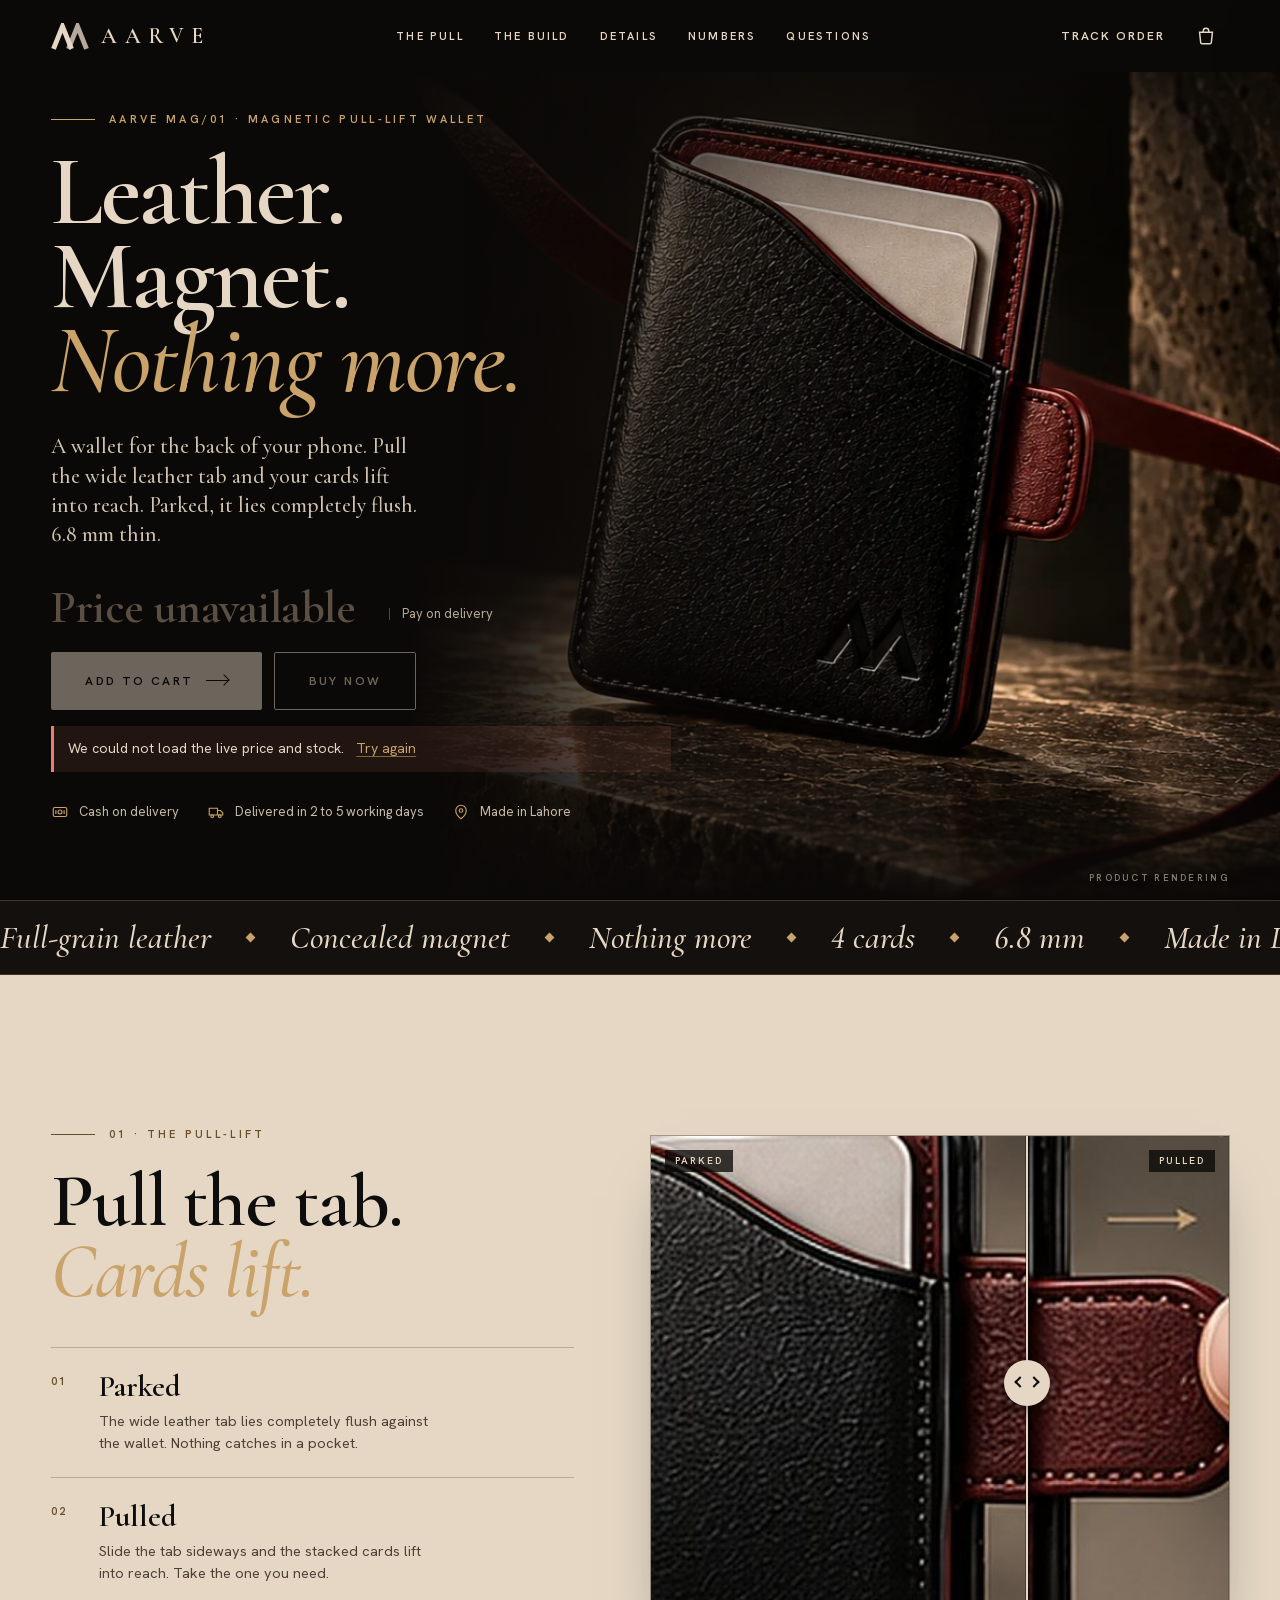
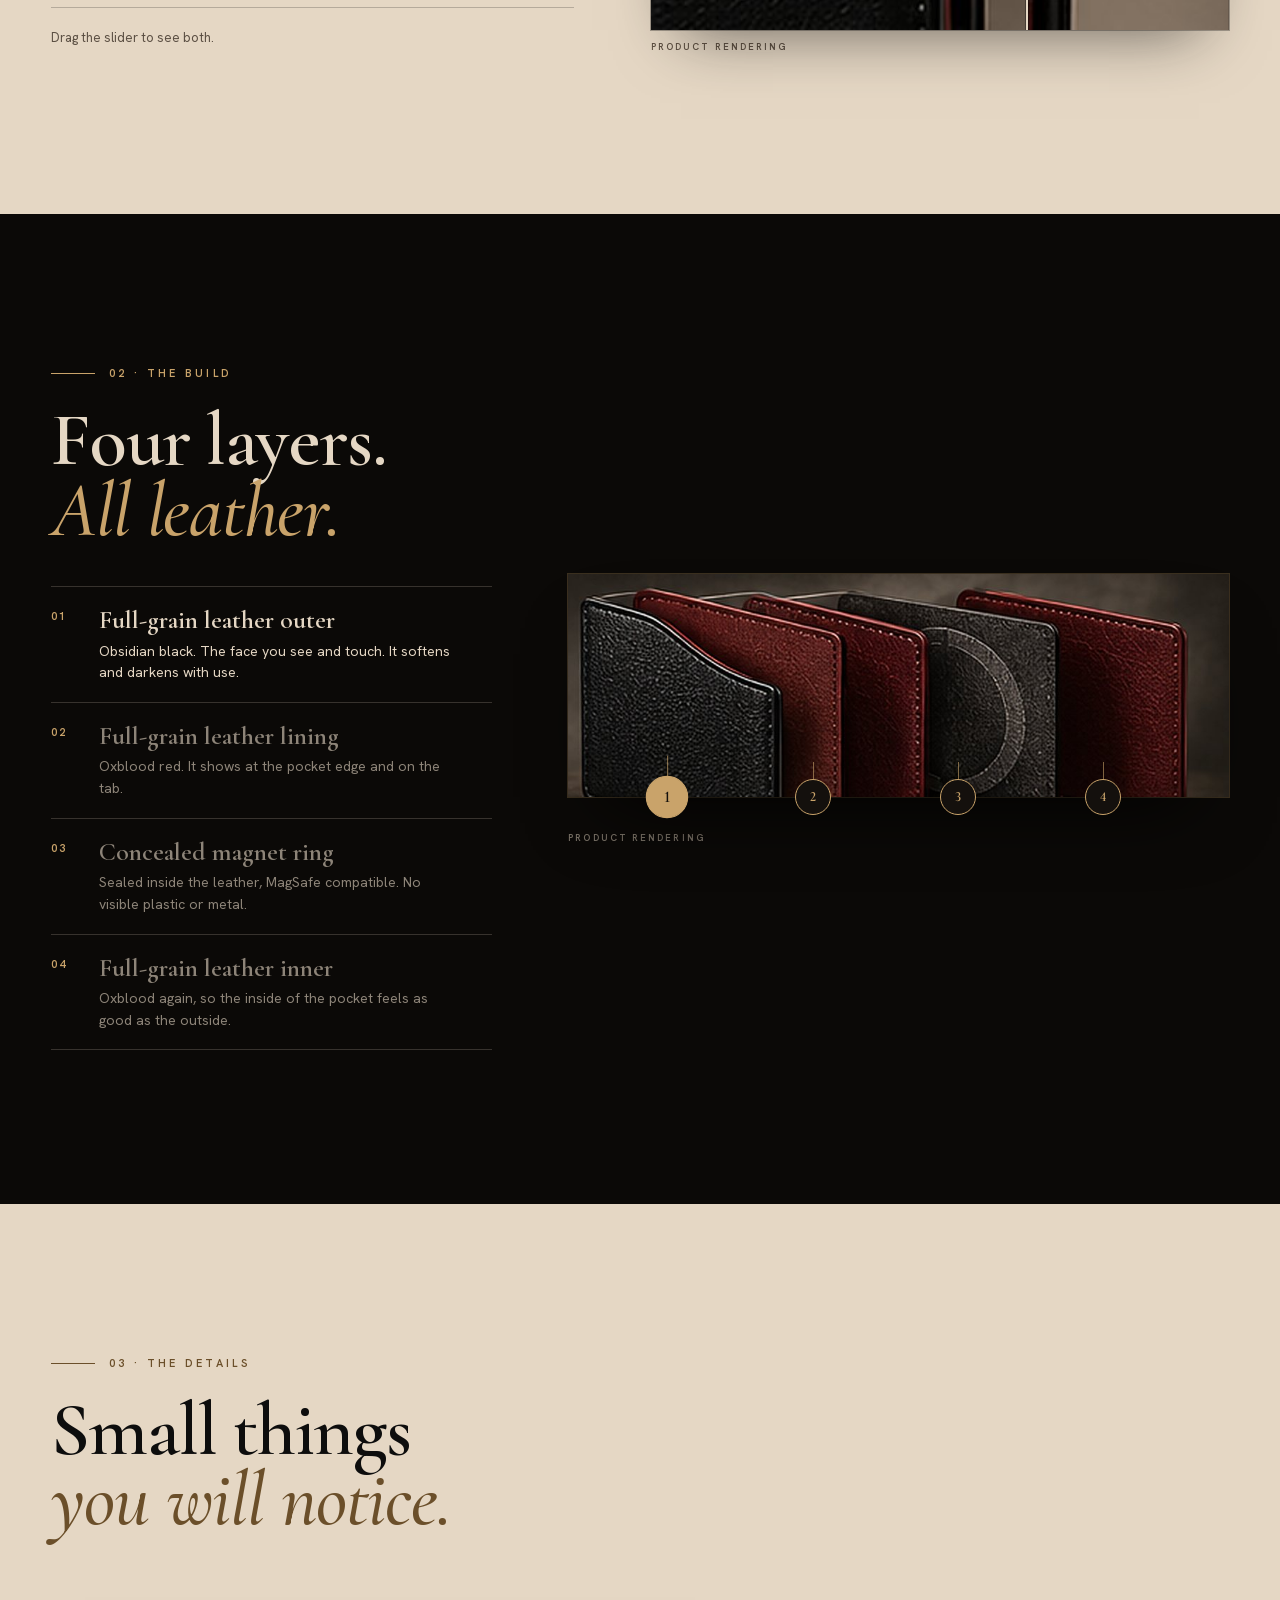
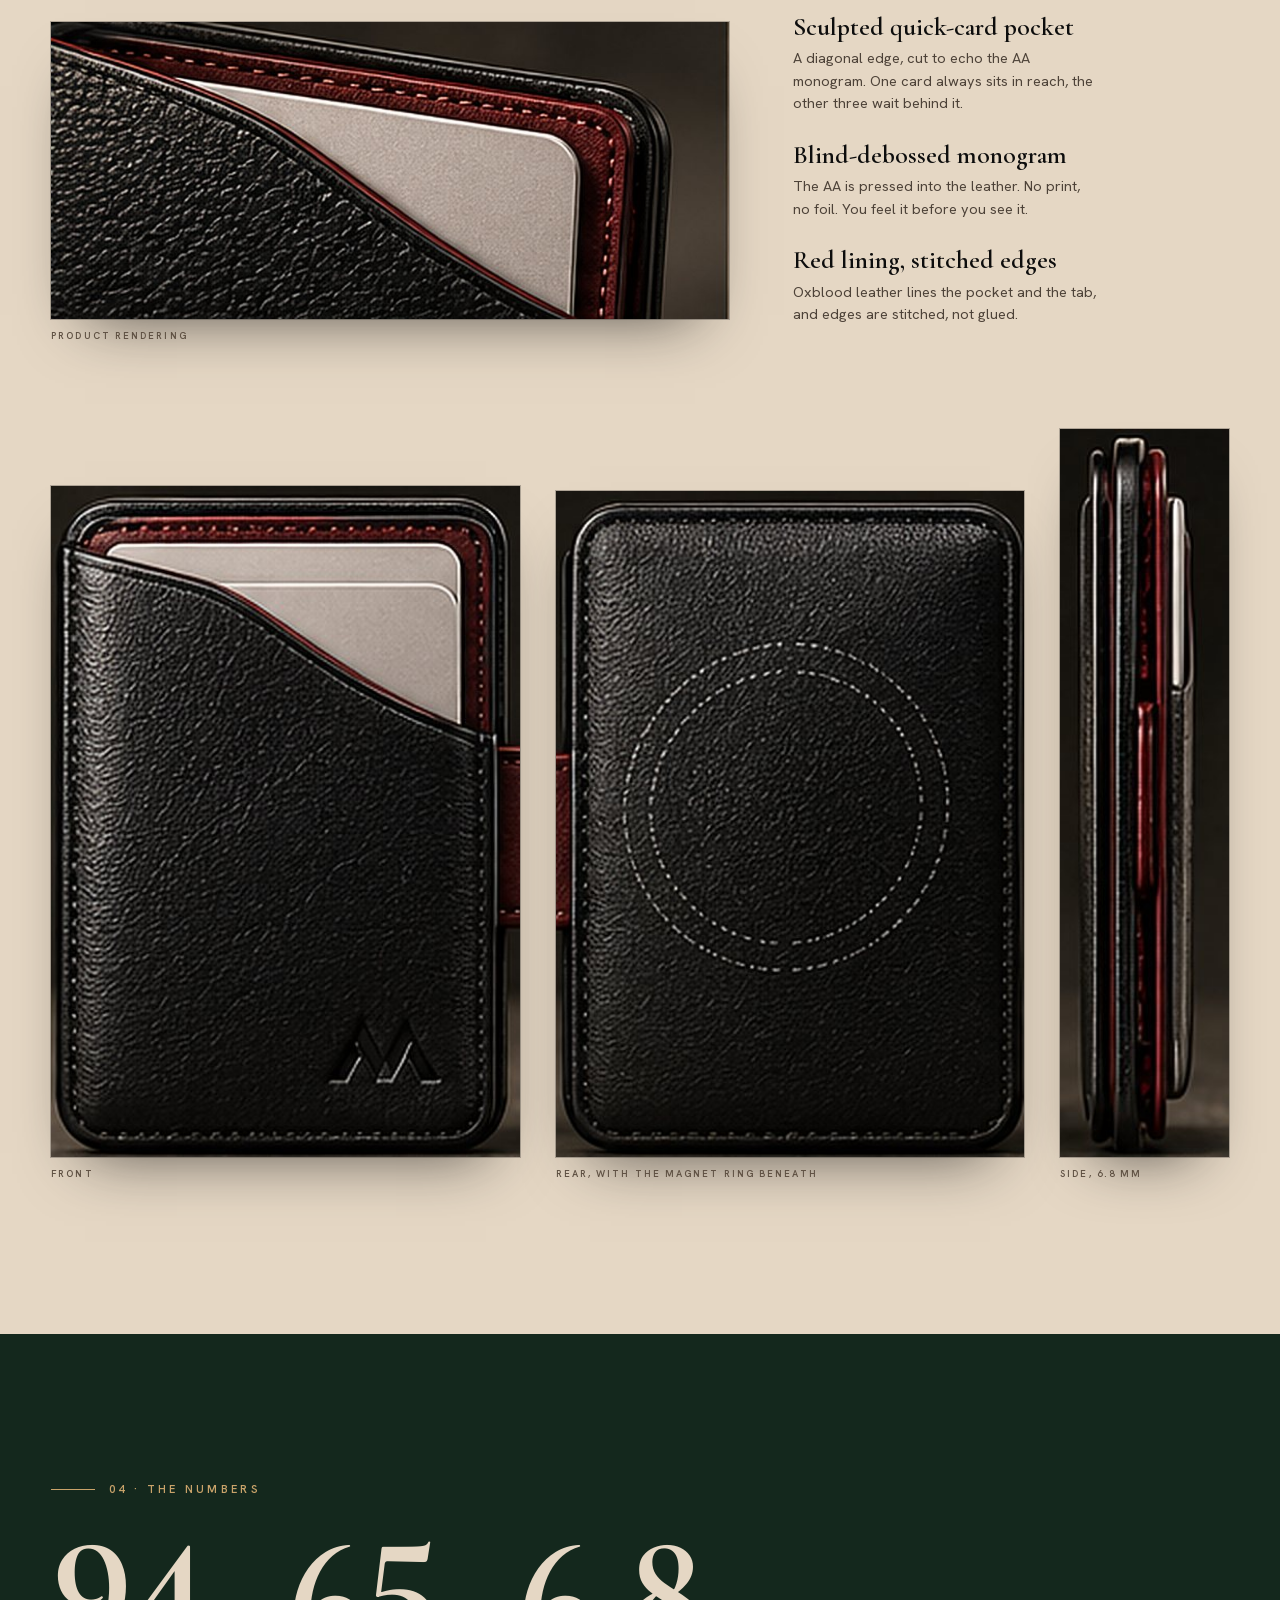
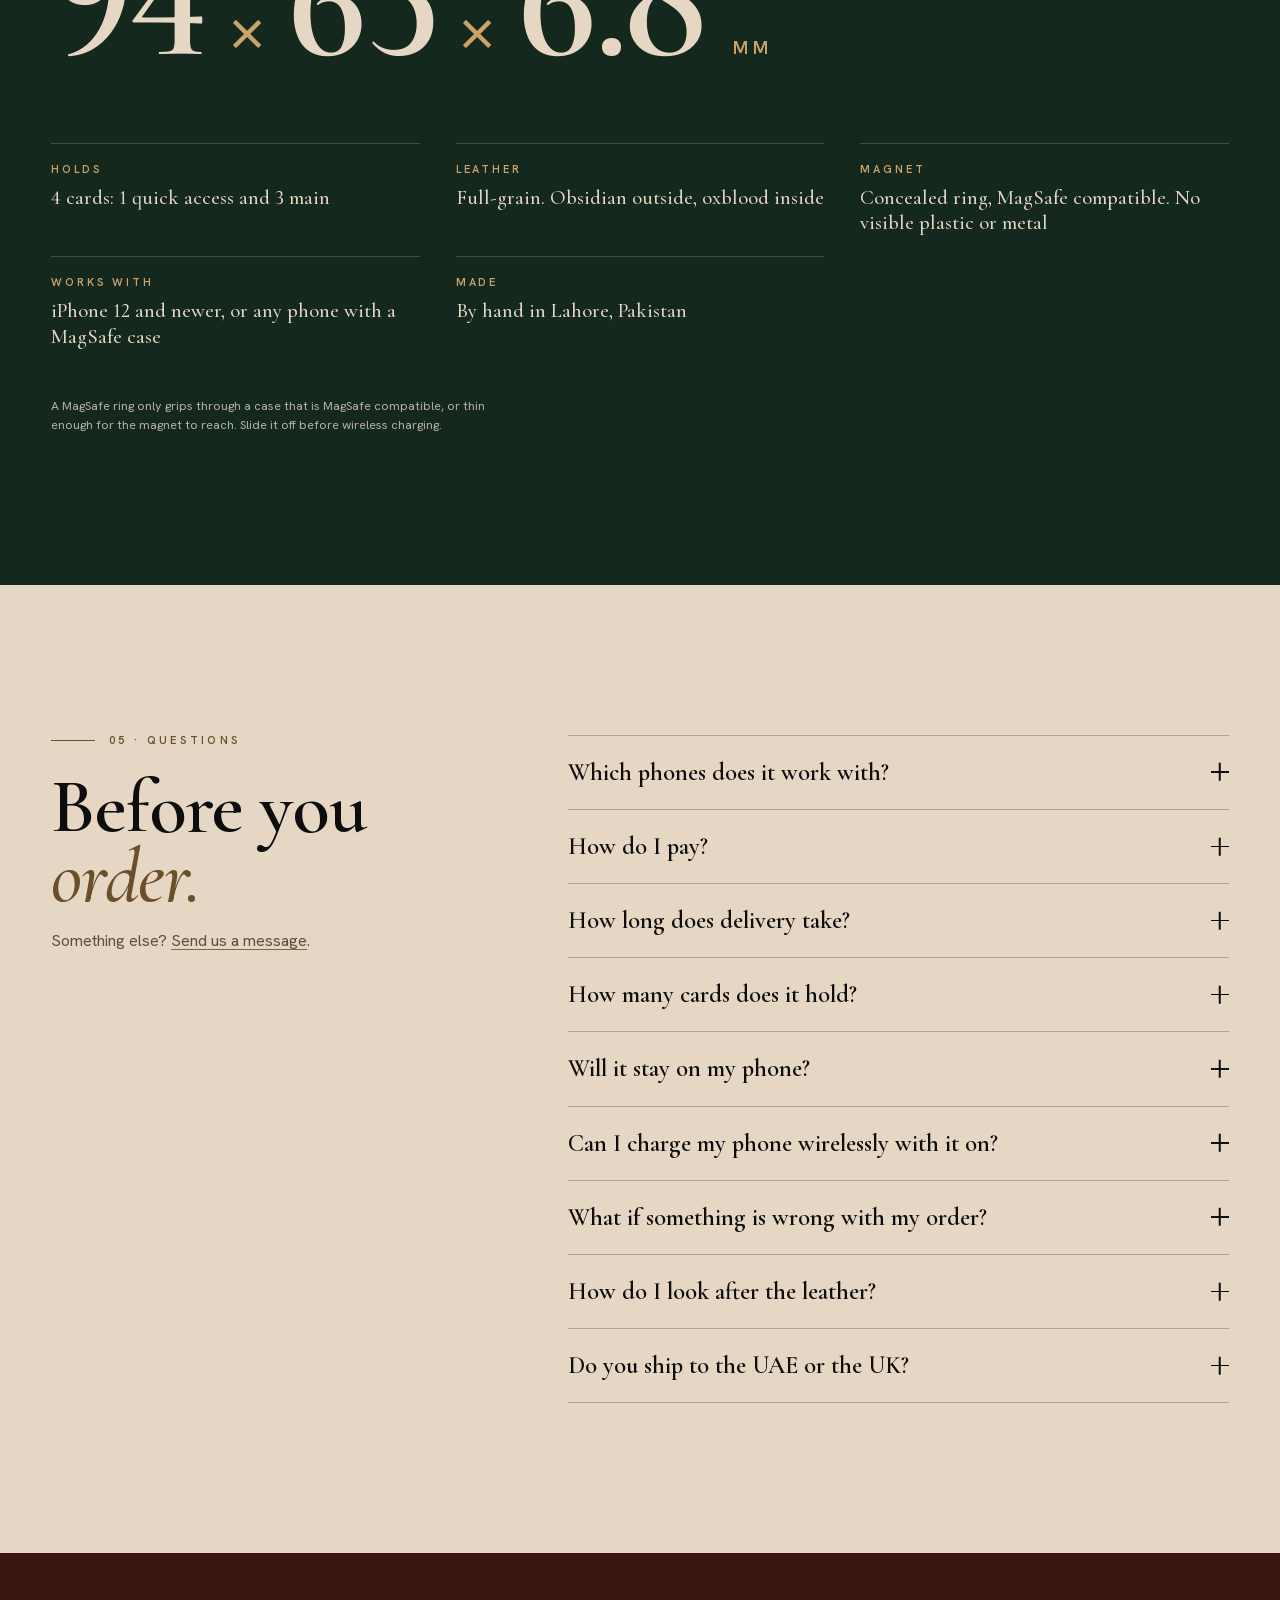
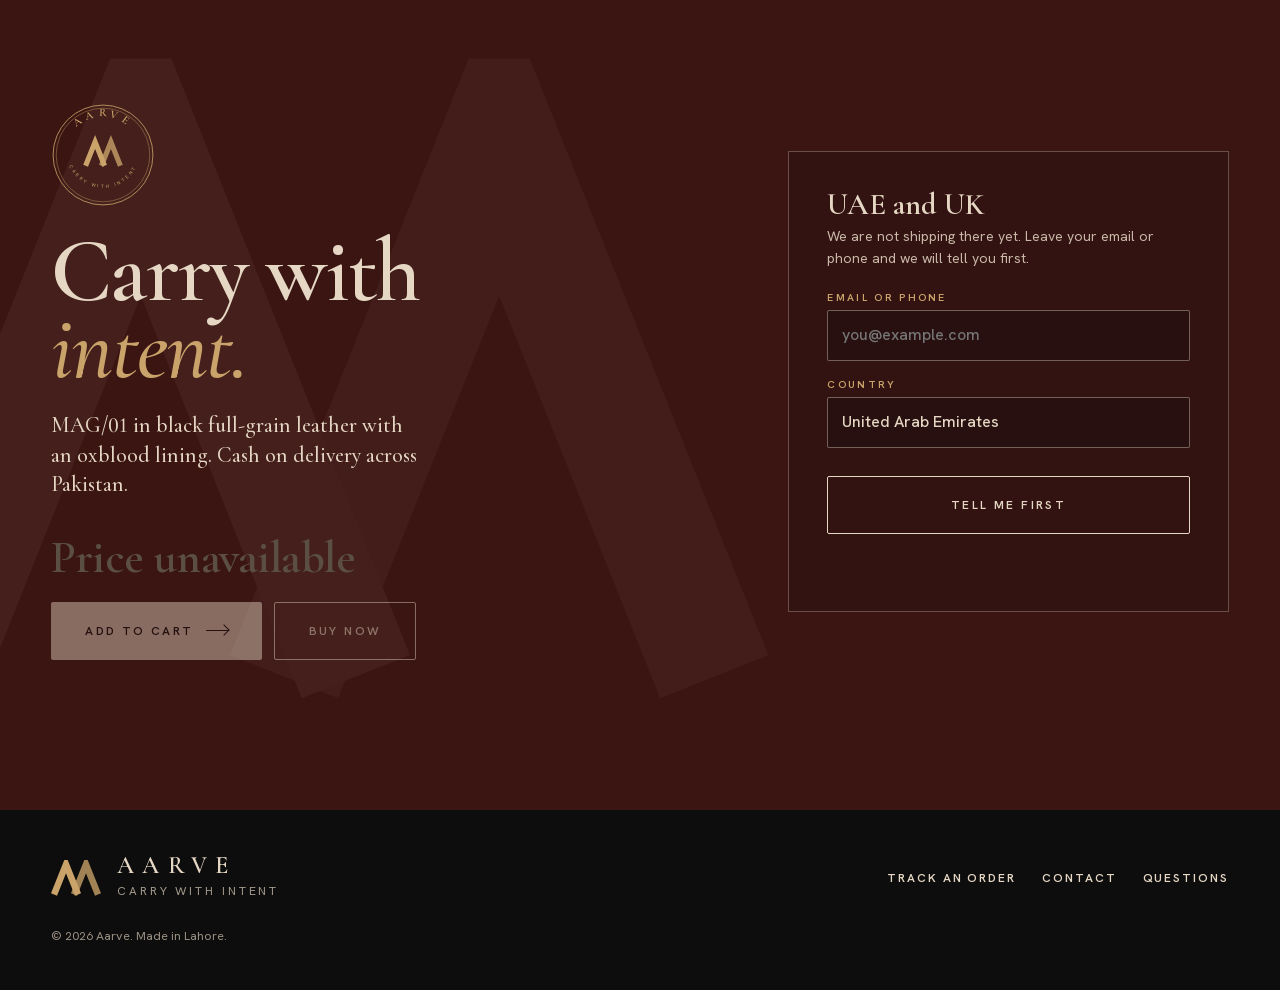
==== commit b51c5d7e: "Fix numerals, caption, queue edits, auto-refresh on new version; admin fixes Co-Authored-By: Claude " ====
--- a/index.html
+++ b/index.html
@@ -9,7 +9,8 @@
 <meta property="og:type" content="website">
 <meta property="og:title" content="AARVE MAG/01. Leather. Magnet. Nothing more.">
 <meta property="og:description" content="A magnetic pull-lift wallet in full-grain leather. Cash on delivery across Pakistan.">
-<meta property="og:image" content="assets/og.png">
+<meta property="og:url" content="https://amdapex55-commits.github.io/aarve/">
+<meta property="og:image" content="https://amdapex55-commits.github.io/aarve/assets/og.png">
 <meta name="twitter:card" content="summary_large_image">
 <link rel="icon" href="assets/favicon.svg" type="image/svg+xml">
 <link rel="apple-touch-icon" href="assets/icon-180.png">
--- a/styles.css
+++ b/styles.css
@@ -107,7 +107,7 @@
 @keyframes sh{0%{background-position:100% 50%}100%{background-position:0 50%}}
 
 /* ================= HERO ================= */
-.hero{--dark:#0b0907;position:relative;background:var(--dark);color:var(--bone);min-height:100svh;display:flex;align-items:center;overflow:hidden;padding:calc(var(--hdr) + var(--bar) + 20px) 0 56px}
+.hero{--dark:#0b0907;position:relative;background:var(--dark);color:var(--bone);min-height:100vh;min-height:100svh;display:flex;align-items:center;overflow:hidden;padding:calc(var(--hdr) + var(--bar) + 20px) 0 56px}
 .hero-media{position:absolute;top:calc(var(--hdr) + var(--bar));right:0;bottom:0;width:min(68%,1040px);overflow:hidden}
 .hero-media img{width:100%;height:100%;object-fit:cover;object-position:60% 60%;transform:scale(1.02);transition:transform .9s var(--ease);will-change:transform}
 .hero-media::after{content:"";position:absolute;inset:0;pointer-events:none;
@@ -148,7 +148,7 @@
 
 /* figures */
 figure{margin:0}
-figcaption{margin-top:10px;font:600 9.5px/1.4 var(--sans);letter-spacing:.22em;text-transform:uppercase;color:#7a6c5c}
+figcaption{margin-top:10px;font:600 9.5px/1.4 var(--sans);letter-spacing:.22em;text-transform:uppercase;color:#5f5143}
 .in-view{animation:settle2 1.2s var(--ease)}
 @keyframes settle2{from{transform:scale(1.045)}}
 
@@ -344,7 +344,7 @@
 /* modals */
 .modal{position:fixed;inset:0;z-index:120;display:grid;place-items:center;padding:16px;background:rgba(13,13,13,.55);opacity:0;pointer-events:none;transition:opacity .3s}
 .modal.open{opacity:1;pointer-events:auto}
-.modal .sheet{width:min(520px,100%);max-height:calc(100dvh - 32px);overflow-y:auto;background:var(--bone);padding:0 22px 22px;transform:translateY(24px);transition:transform .45s var(--ease)}
+.modal .sheet{width:min(520px,100%);max-height:calc(100vh - 32px);max-height:calc(100dvh - 32px);overflow-y:auto;background:var(--bone);padding:0 22px 22px;transform:translateY(24px);transition:transform .45s var(--ease)}
 .modal.open .sheet{transform:none}
 .modal .dr-head{margin:0 -22px 22px}
 .track-out{margin-top:22px}
@@ -372,10 +372,10 @@
   .brand .word{font-size:19px}
   .top-actions .link-btn{display:none}
   .hero{display:block;padding:0 0 36px;min-height:0}
-  .hero-media{position:relative;top:auto;width:100%;height:max(54svh,360px);margin-top:0}
+  .hero-media{position:relative;top:auto;width:100%;height:max(54vh,360px);height:max(54svh,360px);margin-top:0}
   .hero-media img{object-position:56% 58%}
   .hero-media::after{background:linear-gradient(0deg,var(--dark) 0,rgba(11,9,7,.65) 14%,rgba(11,9,7,0) 40%),linear-gradient(180deg,rgba(11,9,7,.75) 0,rgba(11,9,7,0) 24%)}
-  .cap{right:var(--gut);bottom:auto;top:calc(var(--hdr) + var(--bar) + 10px)}
+  .cap{left:var(--gut);right:auto;bottom:auto;top:calc(var(--hdr) + var(--bar) + 10px)}
   .hero-copy{margin-top:-34px;max-width:none}
   .hero .h1{font-size:clamp(3rem,15vw,4.6rem)}
   .btn{height:56px;padding:0 26px}
@@ -408,3 +408,5 @@
 }
 body.paused *,body.paused *::before,body.paused *::after{animation-play-state:paused!important}
 .big-num.in .n{animation:settle 1.1s var(--ease)}@keyframes settle{from{transform:translateY(.14em);letter-spacing:.04em}}
+
+*,*::before,*::after{font-variant-numeric:lining-nums!important}
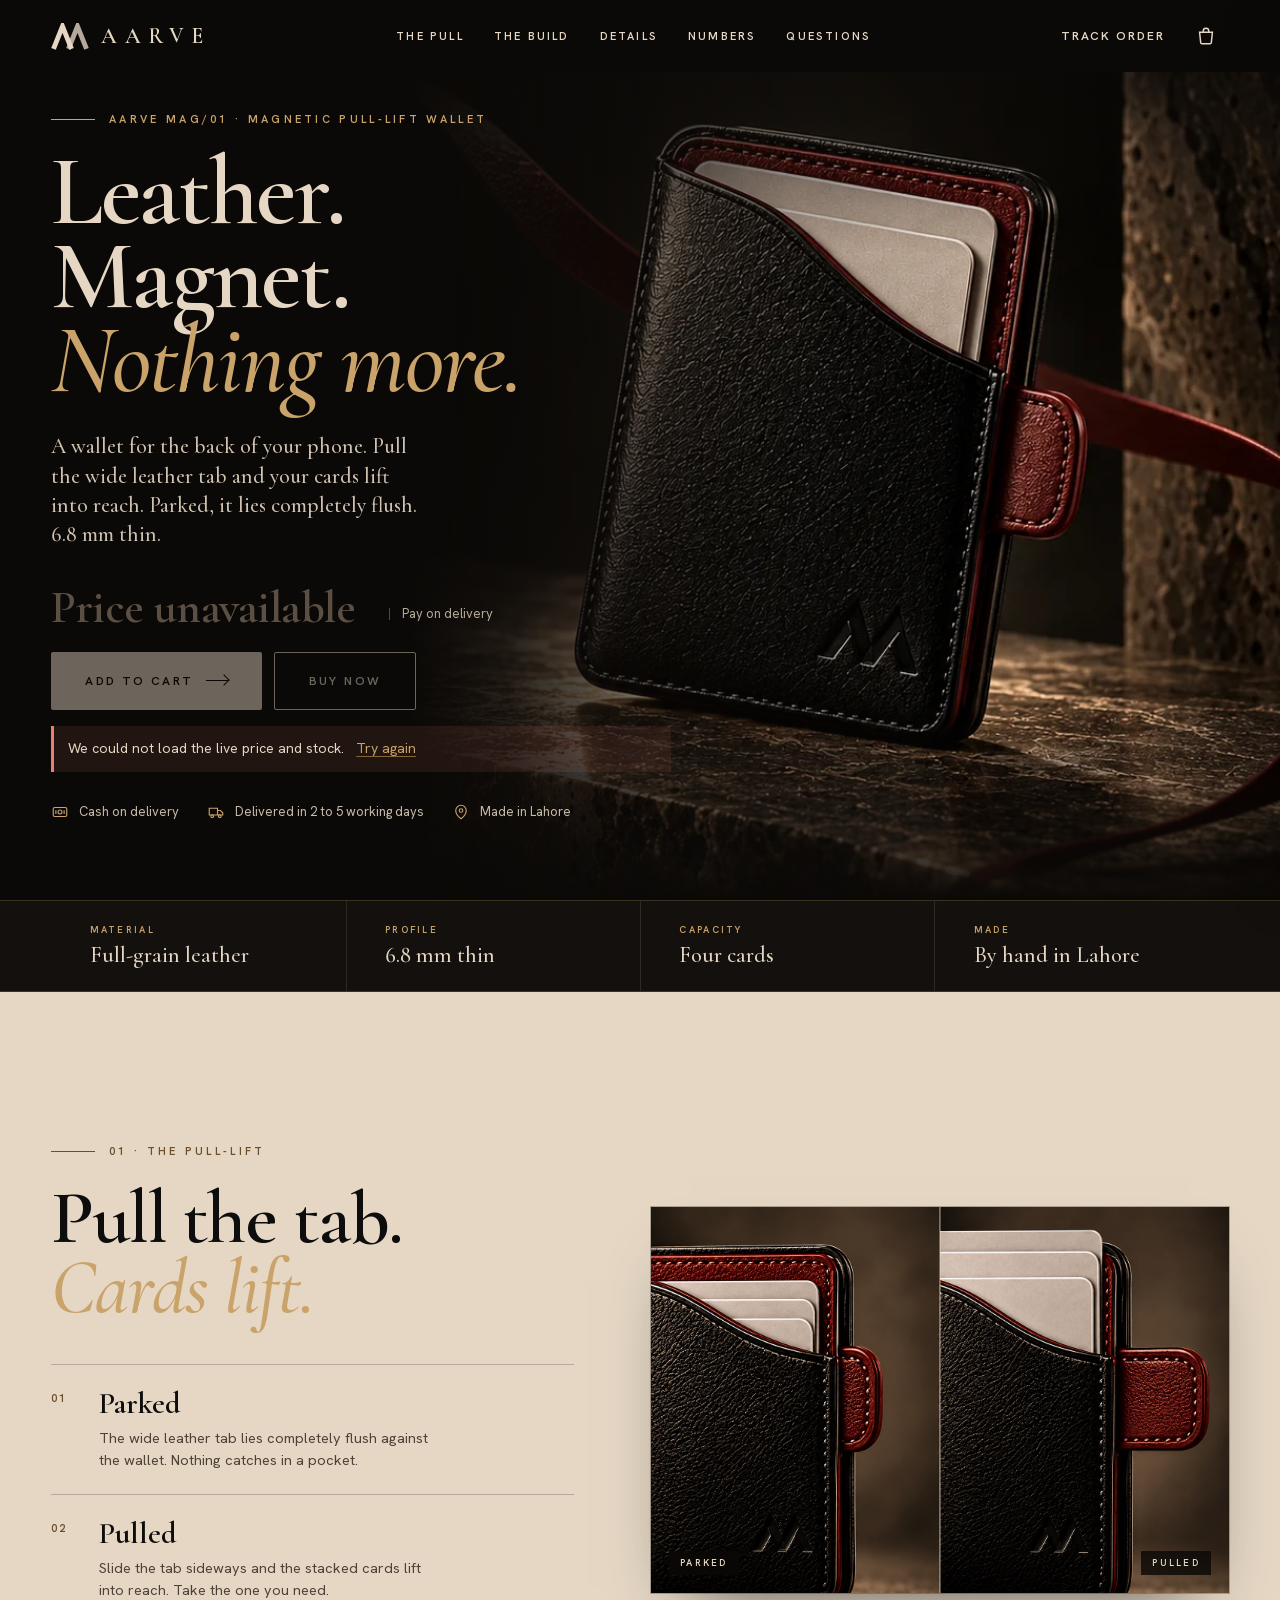
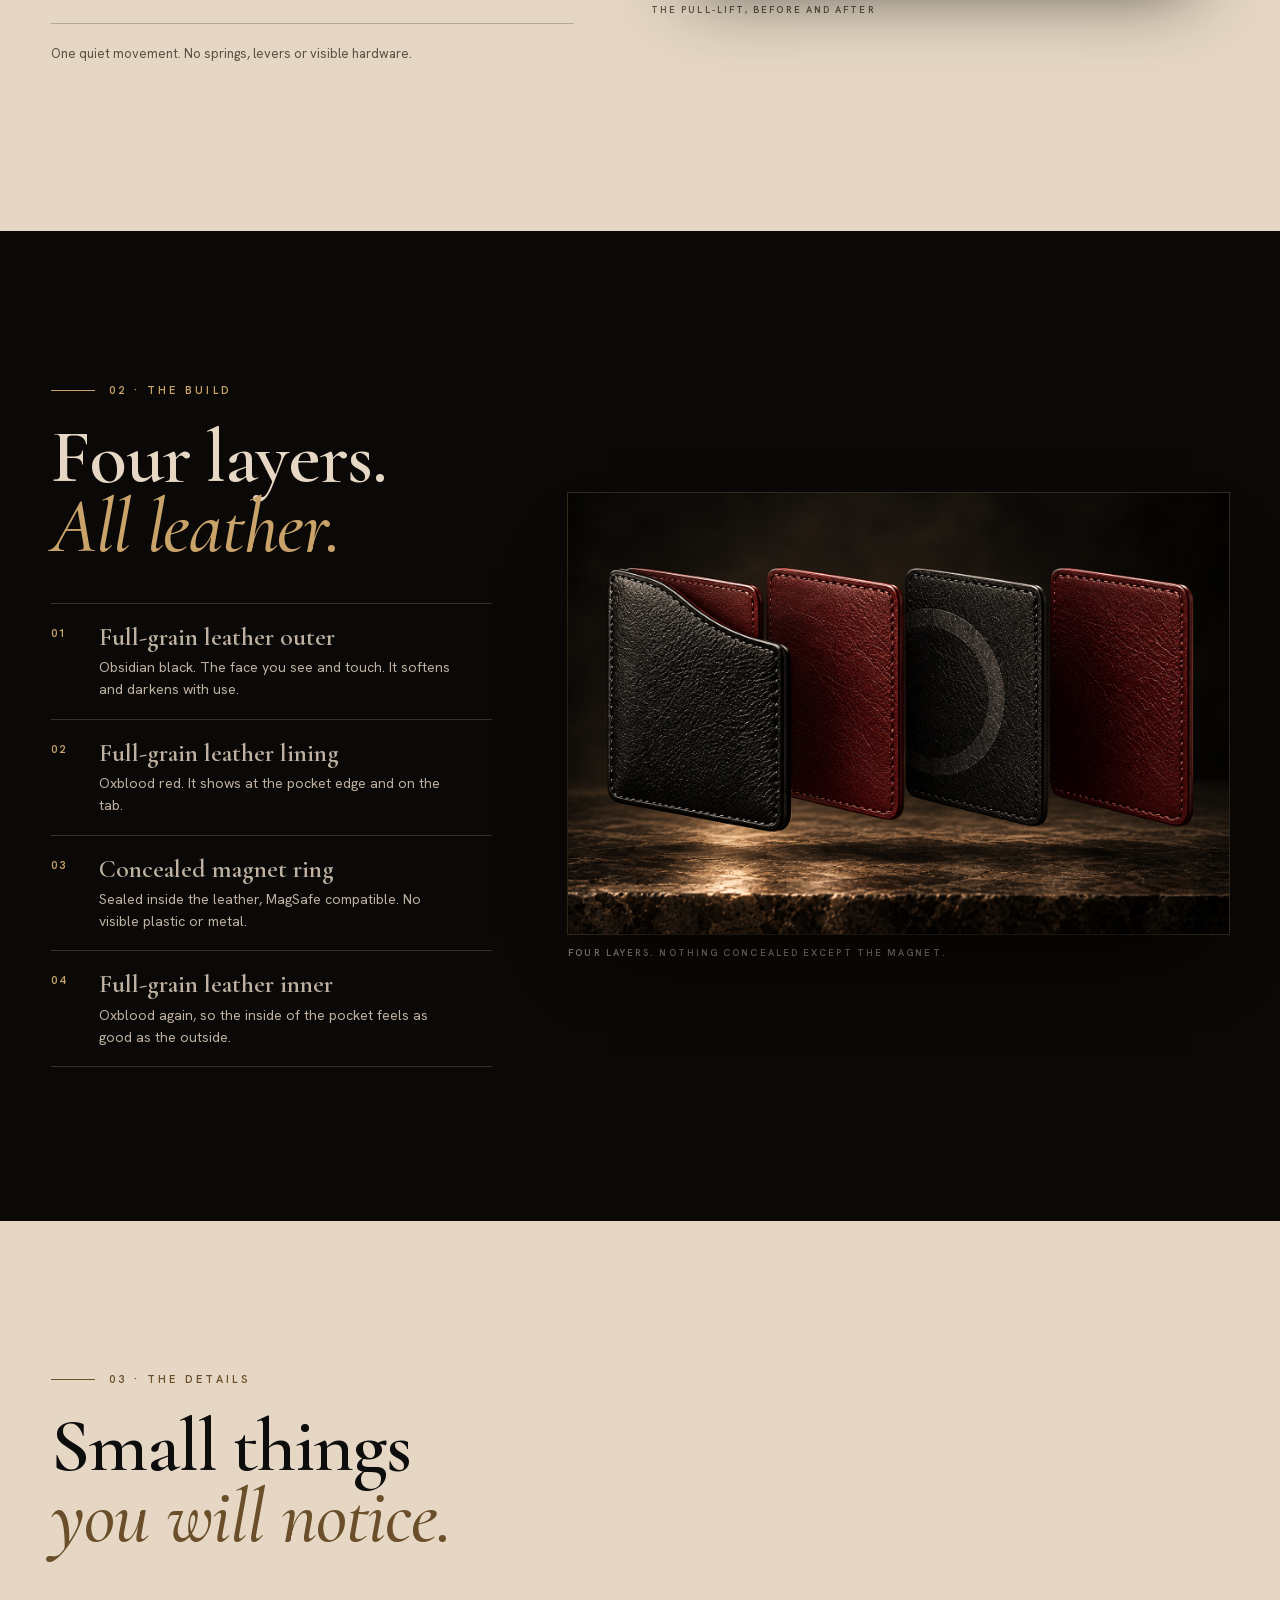
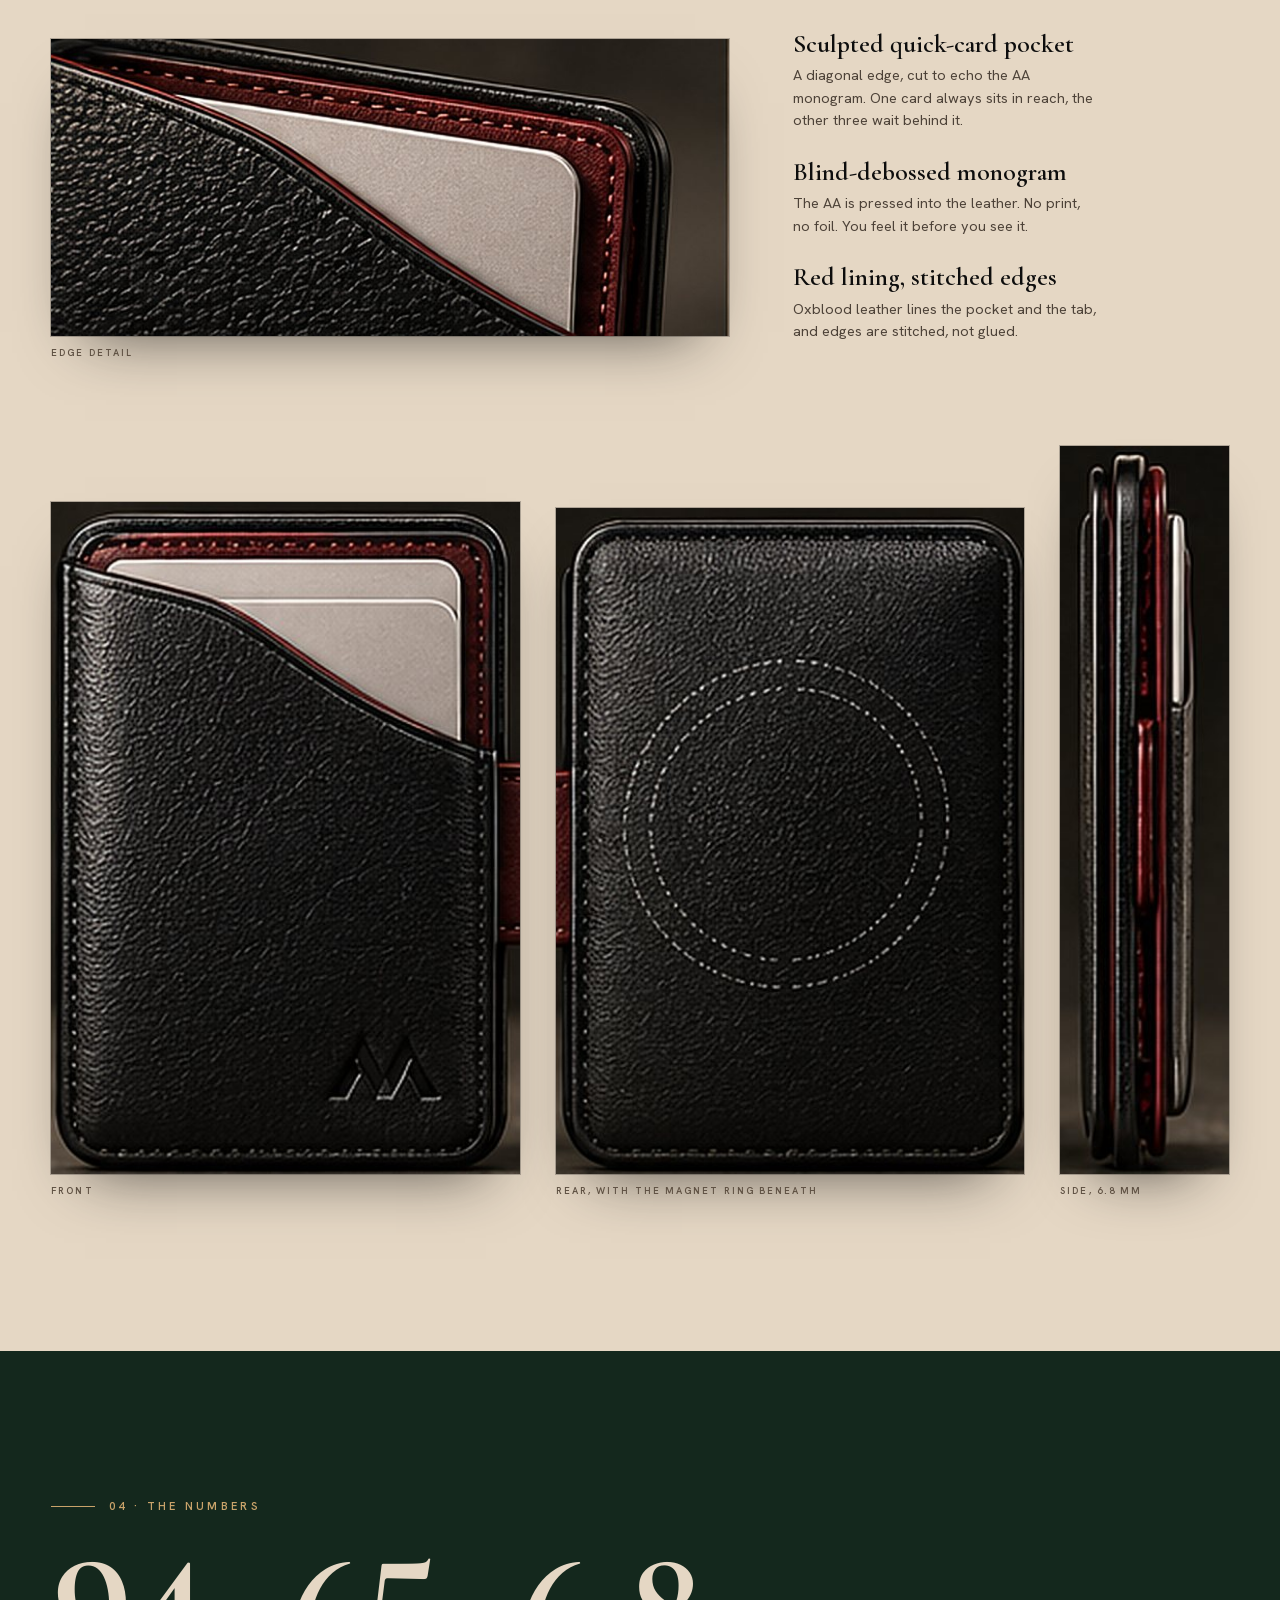
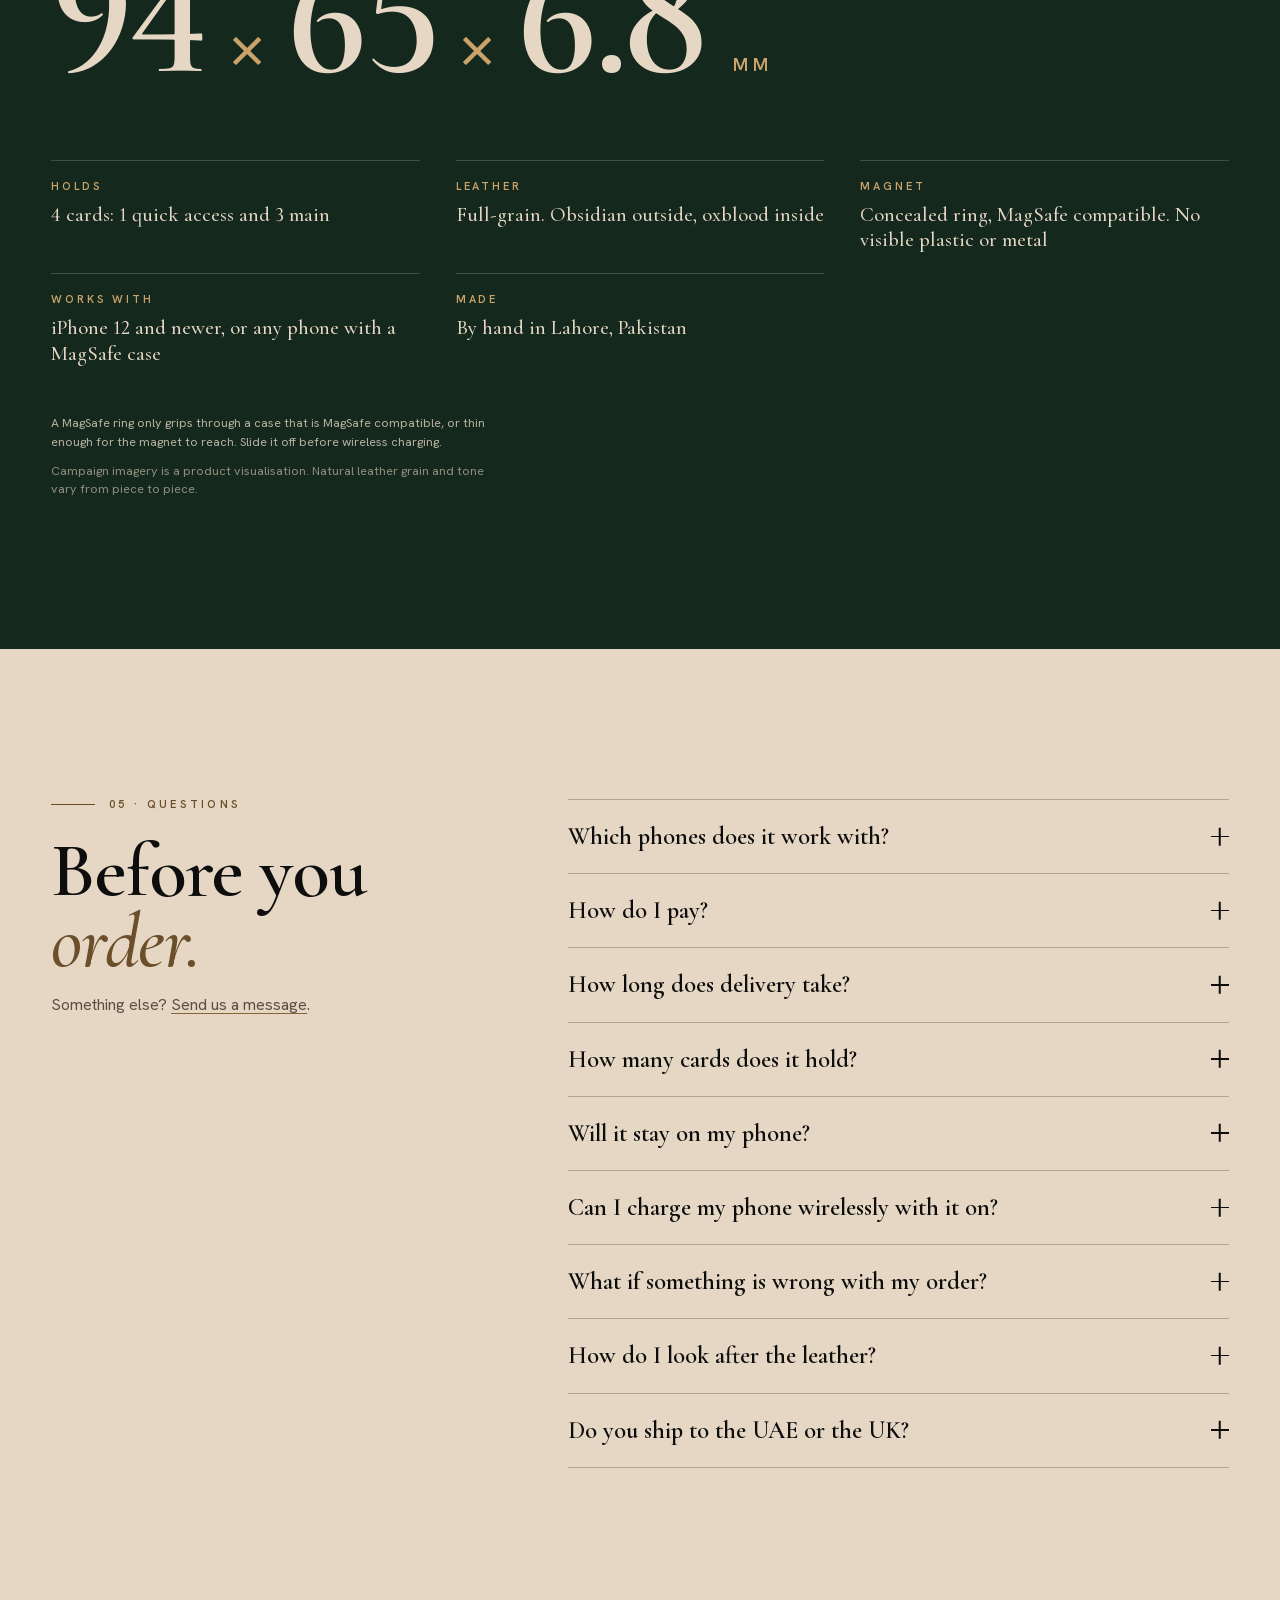
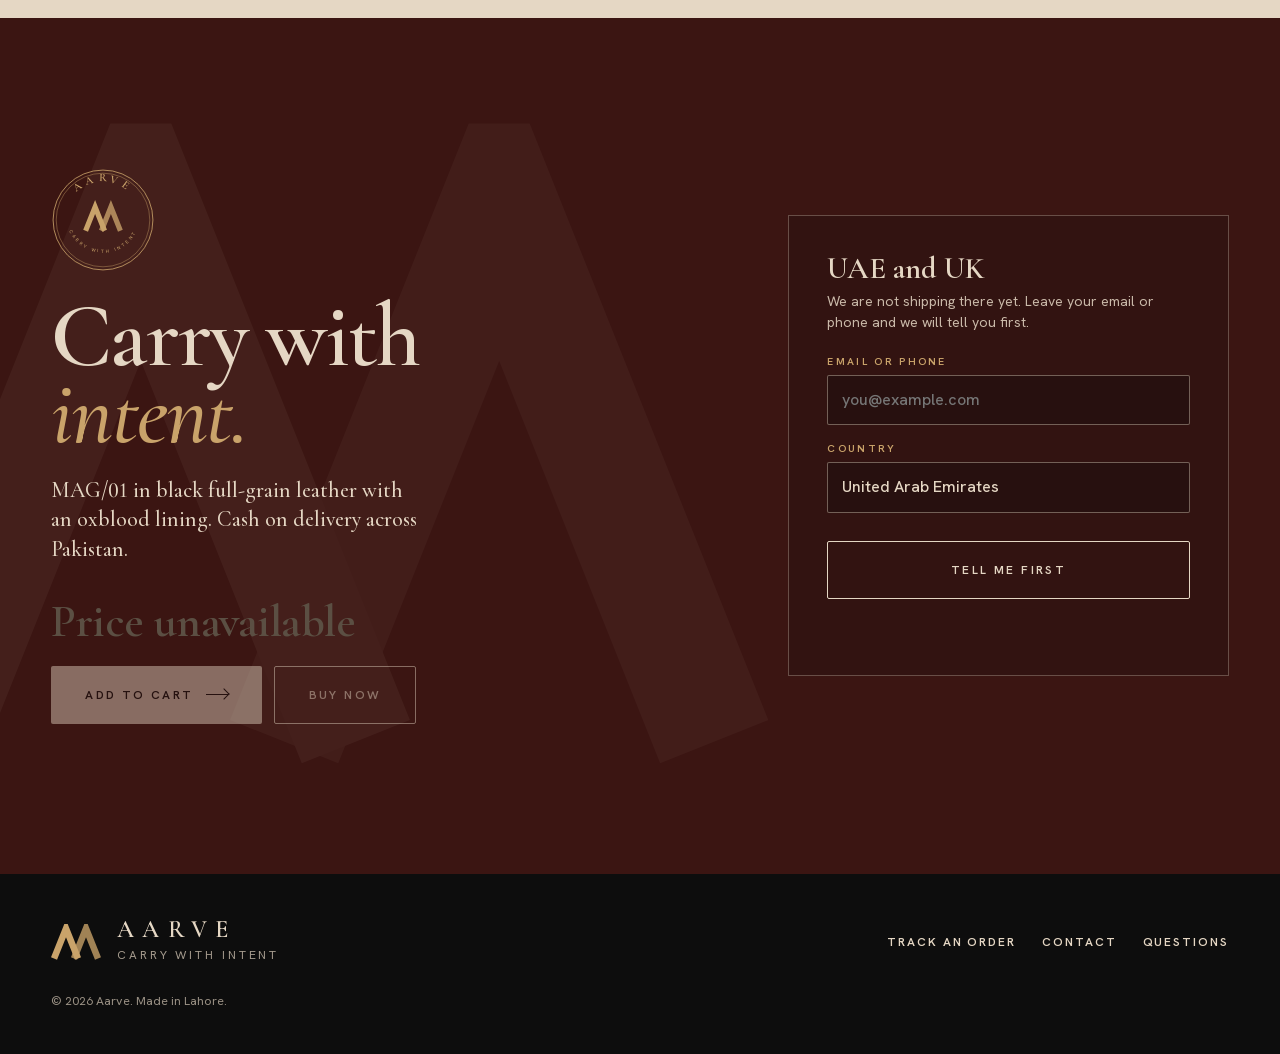
==== commit 50033b43: "Refine storefront visuals and motion" ====
--- a/index.html
+++ b/index.html
@@ -19,7 +19,7 @@
 <link rel="preload" href="fonts/hanken.woff2" as="font" type="font/woff2" crossorigin>
 <link rel="preload" as="image" href="assets/img/hero.webp" type="image/webp">
 <link rel="stylesheet" href="fonts/fonts.css">
-<link rel="stylesheet" href="styles.css?v=2">
+<link rel="stylesheet" href="styles.css?v=3">
 <script>document.documentElement.classList.add('js')</script>
 </head>
 <body>
@@ -74,7 +74,6 @@
       <source type="image/webp" srcset="assets/img/hero.webp">
       <img src="assets/img/hero.jpg" width="1122" height="800" alt="The AARVE MAG/01 wallet in black full-grain leather with an oxblood lining and pull-tab, standing on dark marble" fetchpriority="high" decoding="async">
     </picture>
-    <span class="cap">Product rendering</span>
   </div>
   <div class="wrap hero-grid">
     <div class="hero-copy">
@@ -111,11 +110,11 @@
   </div>
 </section>
 
-<div class="marquee" aria-hidden="true">
-  <div class="track">
-    <span>Full-grain leather</span><i></i><span>Concealed magnet</span><i></i><span>Nothing more</span><i></i><span>4 cards</span><i></i><span>6.8 mm</span><i></i><span>Made in Lahore</span><i></i>
-    <span>Full-grain leather</span><i></i><span>Concealed magnet</span><i></i><span>Nothing more</span><i></i><span>4 cards</span><i></i><span>6.8 mm</span><i></i><span>Made in Lahore</span><i></i>
-  </div>
+<div class="proof-strip" aria-label="Product highlights">
+  <div><small>Material</small><strong>Full-grain leather</strong></div>
+  <div><small>Profile</small><strong>6.8 mm thin</strong></div>
+  <div><small>Capacity</small><strong>Four cards</strong></div>
+  <div><small>Made</small><strong>By hand in Lahore</strong></div>
 </div>
 
 <!-- ================= 01 THE PULL-LIFT ================= -->
@@ -128,17 +127,14 @@
         <li><span class="n">01</span><div><h3>Parked</h3><p>The wide leather tab lies completely flush against the wallet. Nothing catches in a pocket.</p></div></li>
         <li><span class="n">02</span><div><h3>Pulled</h3><p>Slide the tab sideways and the stacked cards lift into reach. Take the one you need.</p></div></li>
       </ol>
-      <p class="muted small">Drag the slider to see both.</p>
-    </div>
-    <figure class="cmp-wrap">
-      <div class="cmp" id="cmp" style="--x:.5" role="group" aria-label="Compare the tab parked and pulled">
-        <img class="a" src="assets/img/rest.jpg" width="412" height="352" alt="The tab parked flush against the wallet" loading="lazy" decoding="async">
-        <img class="b" src="assets/img/pull.jpg" width="400" height="352" alt="The tab pulled sideways with the cards lifted" loading="lazy" decoding="async">
-        <span class="tag l">Parked</span><span class="tag r">Pulled</span>
-        <div class="knob" aria-hidden="true"><i></i></div>
-        <input type="range" min="0" max="100" value="50" step="1" aria-label="Slide to compare parked and pulled">
-      </div>
-      <figcaption>Product rendering</figcaption>
+      <p class="muted small">One quiet movement. No springs, levers or visible hardware.</p>
+    </div>
+    <figure class="story-fig">
+      <div class="story-frame">
+        <img src="assets/img/pull-story-v2.jpg" width="1536" height="1024" alt="The AARVE pull tab parked short on the left and pulled out with the cards raised on the right" loading="lazy" decoding="async">
+        <span class="story-label left">Parked</span><span class="story-label right">Pulled</span>
+      </div>
+      <figcaption>The pull-lift, before and after</figcaption>
     </figure>
   </div>
 </section>
@@ -149,22 +145,18 @@
     <div class="build-copy">
       <p class="kicker light"><span class="rule"></span>02 &middot; The build</p>
       <h2 class="h2">Four layers.<br><em>All leather.</em></h2>
-      <ol class="layers" id="layerList">
-        <li data-l="0" class="on"><b>01</b><div><h3>Full-grain leather outer</h3><p>Obsidian black. The face you see and touch. It softens and darkens with use.</p></div></li>
-        <li data-l="1"><b>02</b><div><h3>Full-grain leather lining</h3><p>Oxblood red. It shows at the pocket edge and on the tab.</p></div></li>
-        <li data-l="2"><b>03</b><div><h3>Concealed magnet ring</h3><p>Sealed inside the leather, MagSafe compatible. No visible plastic or metal.</p></div></li>
-        <li data-l="3"><b>04</b><div><h3>Full-grain leather inner</h3><p>Oxblood again, so the inside of the pocket feels as good as the outside.</p></div></li>
+      <ol class="layers">
+        <li><b>01</b><div><h3>Full-grain leather outer</h3><p>Obsidian black. The face you see and touch. It softens and darkens with use.</p></div></li>
+        <li><b>02</b><div><h3>Full-grain leather lining</h3><p>Oxblood red. It shows at the pocket edge and on the tab.</p></div></li>
+        <li><b>03</b><div><h3>Concealed magnet ring</h3><p>Sealed inside the leather, MagSafe compatible. No visible plastic or metal.</p></div></li>
+        <li><b>04</b><div><h3>Full-grain leather inner</h3><p>Oxblood again, so the inside of the pocket feels as good as the outside.</p></div></li>
       </ol>
     </div>
     <figure class="layers-fig">
-      <div class="layers-img" id="layersImg" data-on="0">
-        <img src="assets/img/layers.jpg" width="936" height="316" alt="The four layers of the wallet laid out in order: black outer, red lining, magnet layer, red inner" loading="lazy" decoding="async">
-        <button type="button" class="mk" style="--x:15%" data-l="0" aria-label="Layer 1"><b>1</b></button>
-        <button type="button" class="mk" style="--x:37%" data-l="1" aria-label="Layer 2"><b>2</b></button>
-        <button type="button" class="mk" style="--x:59%" data-l="2" aria-label="Layer 3"><b>3</b></button>
-        <button type="button" class="mk" style="--x:81%" data-l="3" aria-label="Layer 4"><b>4</b></button>
-      </div>
-      <figcaption>Product rendering</figcaption>
+      <div class="layers-img">
+        <img src="assets/img/construction-v2.jpg" width="1536" height="1024" alt="Four aligned leather layers: black outer, oxblood lining, concealed magnet layer and oxblood inner" loading="lazy" decoding="async">
+      </div>
+      <figcaption>Four layers. Nothing concealed except the magnet.</figcaption>
     </figure>
   </div>
 </section>
@@ -177,7 +169,7 @@
       <h2 class="h2">Small things<br><em>you will notice.</em></h2>
     </div>
     <div class="det-feature">
-      <figure class="plate-fig wide"><img src="assets/img/macro.jpg" width="848" height="372" alt="Close up of the sculpted quick-card pocket with its diagonal edge and red stitched lining" loading="lazy" decoding="async"><figcaption>Product rendering</figcaption></figure>
+      <figure class="plate-fig wide"><img src="assets/img/macro.jpg" width="848" height="372" alt="Close up of the sculpted quick-card pocket with its diagonal edge and red stitched lining" loading="lazy" decoding="async"><figcaption>Edge detail</figcaption></figure>
       <div class="det-text">
         <h3>Sculpted quick-card pocket</h3>
         <p>A diagonal edge, cut to echo the AA monogram. One card always sits in reach, the other three wait behind it.</p>
@@ -210,6 +202,7 @@
       <div><dt>Made</dt><dd>By hand in Lahore, Pakistan</dd></div>
     </dl>
     <p class="fine">A MagSafe ring only grips through a case that is MagSafe compatible, or thin enough for the magnet to reach. Slide it off before wireless charging.</p>
+    <p class="fine visual-note">Campaign imagery is a product visualisation. Natural leather grain and tone vary from piece to piece.</p>
   </div>
 </section>
 
@@ -385,6 +378,6 @@
 <div class="toasts" id="toasts" aria-live="polite" aria-atomic="false"></div>
 
 <script src="config.js"></script>
-<script src="app.js?v=2" defer></script>
+<script src="app.js?v=3" defer></script>
 </body>
 </html>
--- a/styles.css
+++ b/styles.css
@@ -109,10 +109,9 @@
 /* ================= HERO ================= */
 .hero{--dark:#0b0907;position:relative;background:var(--dark);color:var(--bone);min-height:100vh;min-height:100svh;display:flex;align-items:center;overflow:hidden;padding:calc(var(--hdr) + var(--bar) + 20px) 0 56px}
 .hero-media{position:absolute;top:calc(var(--hdr) + var(--bar));right:0;bottom:0;width:min(68%,1040px);overflow:hidden}
-.hero-media img{width:100%;height:100%;object-fit:cover;object-position:60% 60%;transform:scale(1.02);transition:transform .9s var(--ease);will-change:transform}
+.hero-media img{width:100%;height:100%;object-fit:cover;object-position:60% 60%;transform:scale(1.015)}
 .hero-media::after{content:"";position:absolute;inset:0;pointer-events:none;
   background:linear-gradient(90deg,var(--dark) 0,rgba(11,9,7,.88) 12%,rgba(11,9,7,.2) 44%,rgba(11,9,7,0) 62%),linear-gradient(0deg,var(--dark) 0,rgba(11,9,7,0) 24%),linear-gradient(180deg,rgba(11,9,7,.7) 0,rgba(11,9,7,0) 22%)}
-.cap{position:absolute;right:var(--gut);bottom:18px;z-index:2;font:600 9.5px/1 var(--sans);letter-spacing:.24em;text-transform:uppercase;color:rgba(229,215,196,.55)}
 .hero-grid{position:relative;z-index:2}
 .hero-copy{max-width:620px}
 .hero .h1{font-size:clamp(3.2rem,7.6vw,7.4rem)}
@@ -138,19 +137,16 @@
 .assure li{display:flex;gap:10px;align-items:center}
 .assure svg{color:var(--brass-l);flex:none}
 
-/* marquee */
-.marquee{background:#14100d;color:var(--bone);overflow:hidden;border-top:1px solid rgba(201,163,106,.25);border-bottom:1px solid rgba(201,163,106,.25)}
-.marquee .track{display:flex;width:max-content;align-items:center;gap:36px;padding:20px 0;animation:marq 56s linear infinite}
-.marquee span{font:500 italic clamp(1.4rem,2.6vw,2.2rem)/1 var(--serif);white-space:nowrap}
-.marquee i{width:7px;height:7px;background:var(--brass-l);transform:rotate(45deg);flex:none}
-@keyframes marq{to{transform:translateX(-50%)}}
-.marquee:hover .track{animation-play-state:paused}
+/* static proof points: movement is reserved for useful interface feedback */
+.proof-strip{display:grid;grid-template-columns:repeat(4,minmax(0,1fr));background:#14100d;color:var(--bone);border-top:1px solid rgba(201,163,106,.22);border-bottom:1px solid rgba(201,163,106,.22);padding:0 var(--gut)}
+.proof-strip>div{min-width:0;padding:24px clamp(16px,3vw,42px);border-left:1px solid rgba(229,215,196,.13)}
+.proof-strip>div:first-child{border-left:0}
+.proof-strip small{display:block;margin-bottom:8px;font:600 9.5px/1 var(--sans);letter-spacing:.24em;text-transform:uppercase;color:var(--brass-l)}
+.proof-strip strong{display:block;font:500 clamp(1.1rem,1.75vw,1.45rem)/1.1 var(--serif)}
 
 /* figures */
 figure{margin:0}
 figcaption{margin-top:10px;font:600 9.5px/1.4 var(--sans);letter-spacing:.22em;text-transform:uppercase;color:#5f5143}
-.in-view{animation:settle2 1.2s var(--ease)}
-@keyframes settle2{from{transform:scale(1.045)}}
 
 /* ================= 01 THE PULL-LIFT ================= */
 .pull{background:var(--bone);padding:clamp(80px,12vw,160px) 0}
@@ -160,40 +156,28 @@
 .steps .n{font:600 11px/2 var(--sans);letter-spacing:.2em;color:var(--brass-t)}
 .steps h3{margin:0;font:600 clamp(1.6rem,2.4vw,2.1rem)/1.1 var(--serif)}
 .steps p{margin:6px 0 0;font-size:14.5px;max-width:42ch;color:#4d4238}
-.cmp-wrap{position:relative}
-.cmp{position:relative;aspect-ratio:412/352;overflow:hidden;background:#14100d;box-shadow:0 30px 60px -30px rgba(13,13,13,.6),0 0 0 1px rgba(13,13,13,.3);touch-action:pan-y;cursor:ew-resize}
-.cmp img{position:absolute;inset:0;width:100%;height:100%;object-fit:cover}
-.cmp .b{clip-path:inset(0 0 0 calc(var(--x)*100%))}
-.cmp .tag{position:absolute;top:14px;z-index:3;padding:6px 10px;background:rgba(11,9,7,.78);color:var(--bone);font:600 10px/1 var(--sans);letter-spacing:.2em;text-transform:uppercase}
-.cmp .tag.l{left:14px}.cmp .tag.r{right:14px}
-.cmp .knob{position:absolute;top:0;bottom:0;left:calc(var(--x)*100%);width:2px;margin-left:-1px;background:var(--bone);z-index:2;pointer-events:none;box-shadow:0 0 0 1px rgba(13,13,13,.35)}
-.cmp .knob i{position:absolute;top:50%;left:50%;width:46px;height:46px;margin:-23px 0 0 -23px;border-radius:50%;background:var(--bone);box-shadow:0 6px 18px rgba(0,0,0,.45)}
-.cmp .knob i::before,.cmp .knob i::after{content:"";position:absolute;top:50%;width:8px;height:8px;border-top:2px solid var(--ink);border-left:2px solid var(--ink);margin-top:-5px}
-.cmp .knob i::before{left:12px;transform:rotate(-45deg)}
-.cmp .knob i::after{right:12px;transform:rotate(135deg)}
-.cmp input{position:absolute;inset:0;width:100%;height:100%;margin:0;opacity:0;cursor:ew-resize;z-index:4}
-.cmp:focus-within{outline:2px solid var(--brass);outline-offset:3px}
+.story-fig{position:relative}
+.story-frame{position:relative;overflow:hidden;background:#14100d;box-shadow:0 34px 70px -40px rgba(13,13,13,.75),0 0 0 1px rgba(13,13,13,.26)}
+.story-frame img{width:100%;height:auto;display:block}
+.story-frame::after{content:"";position:absolute;top:0;bottom:0;left:50%;width:1px;background:rgba(229,215,196,.34);pointer-events:none}
+.story-label{position:absolute;bottom:18px;padding:7px 11px;background:rgba(11,9,7,.82);color:var(--bone);font:600 9.5px/1 var(--sans);letter-spacing:.24em;text-transform:uppercase;backdrop-filter:blur(8px)}
+.story-label.left{left:18px}.story-label.right{right:18px}
 
 /* ================= 02 THE BUILD ================= */
 .build{background:#0b0907;color:var(--bone);padding:clamp(80px,12vw,160px) 0}
 .build .h2 em{color:var(--brass-l)}
 .build-grid{display:grid;grid-template-columns:minmax(0,.8fr) minmax(0,1.2fr);gap:clamp(28px,6vw,100px);align-items:center}
 .layers{list-style:none;margin:40px 0 0;padding:0}
-.layers li{display:grid;grid-template-columns:48px 1fr;padding:18px 0;border-top:1px solid rgba(229,215,196,.2);color:rgba(229,215,196,.6);cursor:pointer;transition:color .4s}
+.layers li{display:grid;grid-template-columns:48px 1fr;padding:18px 0;border-top:1px solid rgba(229,215,196,.2);color:rgba(229,215,196,.82)}
 .layers li:last-child{border-bottom:1px solid rgba(229,215,196,.2)}
 .layers b{font:600 11px/2 var(--sans);letter-spacing:.2em;color:var(--brass-l)}
 .layers h3{margin:0;font:600 clamp(1.3rem,2vw,1.7rem)/1.15 var(--serif)}
 .layers p{margin:6px 0 0;font-size:14px;max-width:44ch}
-.layers li.on{color:var(--bone)}
 .layers li::after{content:none}
 .layers-fig{position:relative}
-.layers-img{position:relative;box-shadow:0 40px 80px -40px #000,0 0 0 1px rgba(201,163,106,.25)}
+.layers-img{position:relative;overflow:hidden;box-shadow:0 40px 80px -40px #000,0 0 0 1px rgba(201,163,106,.22)}
 .layers-img img{width:100%;height:auto;display:block}
-.mk{position:absolute;bottom:-18px;left:var(--x);width:36px;height:36px;margin-left:-18px;border-radius:50%;background:#14100d;border:1px solid var(--brass-l);color:var(--brass-l);font:600 14px/1 var(--serif);display:grid;place-items:center;transition:background .3s,color .3s,transform .3s var(--ease)}
-.mk b{font-weight:600}
-.mk::before{content:"";position:absolute;left:50%;bottom:100%;width:1px;height:18px;background:var(--brass-l);opacity:.6}
-.layers-img[data-on="0"] .mk[data-l="0"],.layers-img[data-on="1"] .mk[data-l="1"],.layers-img[data-on="2"] .mk[data-l="2"],.layers-img[data-on="3"] .mk[data-l="3"]{background:var(--brass-l);color:#14100d;transform:scale(1.18)}
-.layers-fig figcaption{margin-top:34px;color:rgba(229,215,196,.5)}
+.layers-fig figcaption{margin-top:12px;color:rgba(229,215,196,.56)}
 
 /* ================= 03 DETAILS ================= */
 .details{padding:clamp(80px,12vw,160px) 0;background:var(--bone)}
@@ -215,6 +199,7 @@
 .spec-list dt{font:600 11px/1 var(--sans);letter-spacing:.26em;text-transform:uppercase;color:var(--brass-l);margin-bottom:10px}
 .spec-list dd{margin:0;font:500 clamp(1.15rem,1.6vw,1.4rem)/1.25 var(--serif)}
 .fine{font-size:12.5px;line-height:1.5;opacity:.78;max-width:62ch;margin:28px 0 0}
+.visual-note{margin-top:10px;opacity:.58}
 .fine.center{margin:14px auto 0}
 
 /* ================= 05 FAQ ================= */
@@ -375,13 +360,12 @@
   .hero-media{position:relative;top:auto;width:100%;height:max(54vh,360px);height:max(54svh,360px);margin-top:0}
   .hero-media img{object-position:56% 58%}
   .hero-media::after{background:linear-gradient(0deg,var(--dark) 0,rgba(11,9,7,.65) 14%,rgba(11,9,7,0) 40%),linear-gradient(180deg,rgba(11,9,7,.75) 0,rgba(11,9,7,0) 24%)}
-  .cap{left:var(--gut);right:auto;bottom:auto;top:calc(var(--hdr) + var(--bar) + 10px)}
   .hero-copy{margin-top:-34px;max-width:none}
   .hero .h1{font-size:clamp(3rem,15vw,4.6rem)}
   .btn{height:56px;padding:0 26px}
   .cta-row .btn{flex:1 1 auto}
   .pull-grid,.build-grid{grid-template-columns:1fr}
-  .cmp-wrap{order:-1}
+  .story-fig{order:-1}
   .layers-fig{order:-1}
   .det-feature{grid-template-columns:1fr}
   .views{grid-template-columns:1fr 1fr .3fr}
@@ -398,15 +382,14 @@
   .spec-list{grid-template-columns:1fr}
   .line{grid-template-columns:60px 1fr auto}
   .line .pic{width:60px;height:80px}
-  .mk{width:32px;height:32px;margin-left:-16px}
-}
-@media (min-width:901px){.hero-media img{transform:translate3d(var(--px,0),var(--py,0),0) scale(1.04)}}
+  .proof-strip{grid-template-columns:1fr 1fr}
+  .proof-strip>div:nth-child(3){border-left:0;border-top:1px solid rgba(229,215,196,.13)}
+  .proof-strip>div:nth-child(4){border-top:1px solid rgba(229,215,196,.13)}
+}
 @media (prefers-reduced-motion:reduce){
   html{scroll-behavior:auto}
   *,*::before,*::after{animation-duration:.01ms!important;animation-iteration-count:1!important;transition-duration:.01ms!important}
-  .marquee .track{animation:none}
 }
 body.paused *,body.paused *::before,body.paused *::after{animation-play-state:paused!important}
-.big-num.in .n{animation:settle 1.1s var(--ease)}@keyframes settle{from{transform:translateY(.14em);letter-spacing:.04em}}
 
 *,*::before,*::after{font-variant-numeric:lining-nums!important}
